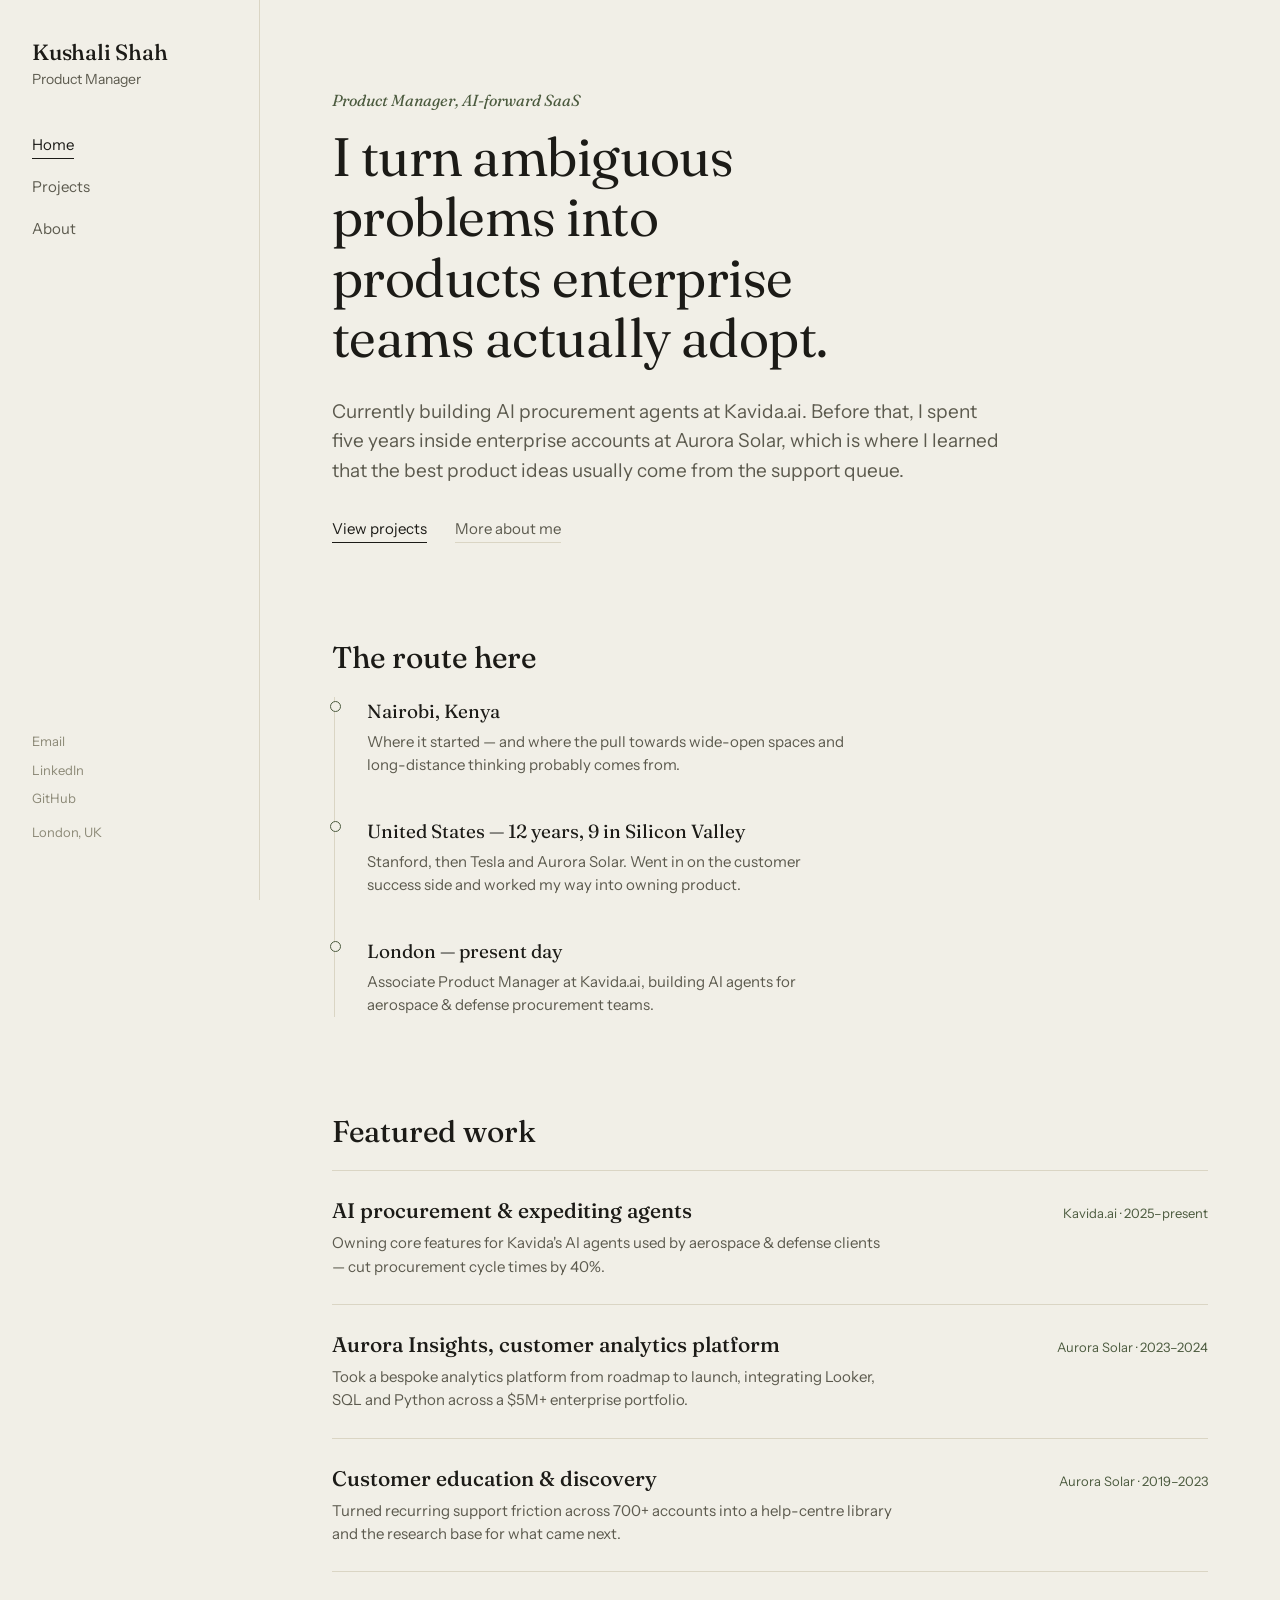
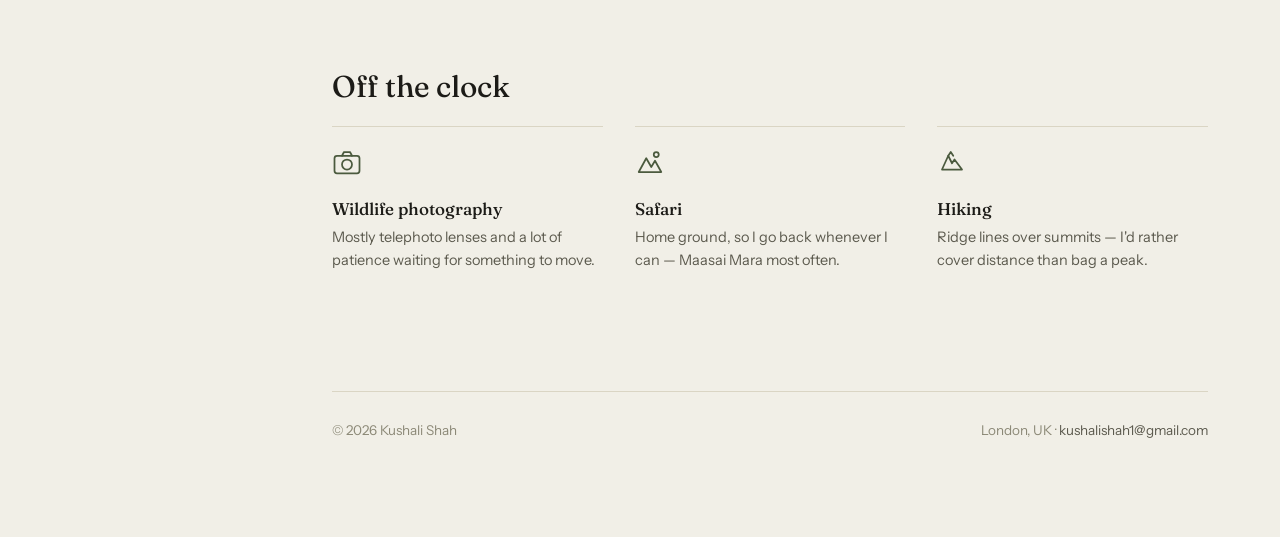
==== index.html @ b4781bdf "Add files via upload" ====
<!DOCTYPE html>
<html lang="en">
<head>
<meta charset="UTF-8">
<meta name="viewport" content="width=device-width, initial-scale=1.0">
<title>Kushali Shah — Product Manager</title>
<meta name="description" content="Kushali Shah is a Product Manager building AI-forward tools for enterprise teams. Based in London.">
<link rel="preconnect" href="https://fonts.googleapis.com">
<link rel="preconnect" href="https://fonts.gstatic.com" crossorigin>
<link href="https://fonts.googleapis.com/css2?family=Fraunces:ital,opsz,wght@0,9..144,340;0,9..144,380;0,9..144,460;0,9..144,500;0,9..144,600;1,9..144,420&family=Instrument+Sans:wght@400;500;600&display=swap" rel="stylesheet">
<link rel="stylesheet" href="styles.css">
</head>
<body>

<div class="topbar">
  <span class="name">Kushali Shah</span>
  <nav>
    <a href="index.html" aria-current="page">Home</a>
    <a href="projects.html">Projects</a>
    <a href="about.html">About</a>
  </nav>
</div>

<div class="shell">
  <aside class="rail">
    <div class="rail-top">
      <p class="name">Kushali Shah</p>
      <p class="role">Product Manager</p>
      <nav>
        <a href="index.html" aria-current="page">Home</a>
        <a href="projects.html">Projects</a>
        <a href="about.html">About</a>
      </nav>
    </div>
    <div class="rail-bottom">
      <a href="mailto:kushalishah1@gmail.com">Email</a>
      <a href="https://www.linkedin.com/in/shahkushali/" target="_blank" rel="noopener">LinkedIn</a>
      <a href="https://github.com/kushalishah" target="_blank" rel="noopener">GitHub</a>
      <p class="location">London, UK</p>
    </div>
  </aside>

  <main>

    <section class="hero content-measure">
      <p class="eyebrow">Product Manager, AI-forward SaaS</p>
      <h1>I turn ambiguous problems into products enterprise teams actually adopt.</h1>
      <p class="lede">Currently building AI procurement agents at Kavida.ai. Before that, I spent five years inside enterprise accounts at Aurora Solar, which is where I learned that the best product ideas usually come from the support queue.</p>
      <div class="cta-row">
        <a href="projects.html">View projects</a>
        <a href="about.html" class="secondary">More about me</a>
      </div>
    </section>

    <section class="journey-section">
      <h2>The route here</h2>
      <div class="journey">
        <div class="journey-track">
          <div class="journey-item">
            <p class="place">Nairobi, Kenya</p>
            <p class="detail">Where it started — and where the pull towards wide-open spaces and long-distance thinking probably comes from.</p>
          </div>
          <div class="journey-item">
            <p class="place">United States — 12 years, 9 in Silicon Valley</p>
            <p class="detail">Stanford, then Tesla and Aurora Solar. Went in on the customer success side and worked my way into owning product.</p>
          </div>
          <div class="journey-item">
            <p class="place">London — present day</p>
            <p class="detail">Associate Product Manager at Kavida.ai, building AI agents for aerospace &amp; defense procurement teams.</p>
          </div>
        </div>
      </div>
    </section>

    <section class="featured-section">
      <h2>Featured work</h2>
      <div class="work-list">

        <div class="work-row">
          <div>
            <h3 class="title"><a class="title-link" href="projects.html#kavida-agents">AI procurement &amp; expediting agents</a></h3>
            <p class="desc">Owning core features for Kavida's AI agents used by aerospace &amp; defense clients — cut procurement cycle times by 40%.</p>
          </div>
          <span class="scope">Kavida.ai · 2025–present</span>
        </div>

        <div class="work-row">
          <div>
            <h3 class="title"><a class="title-link" href="projects.html#aurora-insights">Aurora Insights, customer analytics platform</a></h3>
            <p class="desc">Took a bespoke analytics platform from roadmap to launch, integrating Looker, SQL and Python across a $5M+ enterprise portfolio.</p>
          </div>
          <span class="scope">Aurora Solar · 2023–2024</span>
        </div>

        <div class="work-row">
          <div>
            <h3 class="title"><a class="title-link" href="projects.html#aurora-discovery">Customer education &amp; discovery</a></h3>
            <p class="desc">Turned recurring support friction across 700+ accounts into a help-centre library and the research base for what came next.</p>
          </div>
          <span class="scope">Aurora Solar · 2019–2023</span>
        </div>

      </div>
    </section>

    <section class="facts-section">
      <h2>Off the clock</h2>
      <div class="facts-grid">

        <div class="fact">
          <svg viewBox="0 0 24 24" fill="none" stroke="currentColor" stroke-width="1.4" stroke-linecap="round" stroke-linejoin="round"><rect x="2" y="7" width="20" height="14" rx="2"/><circle cx="12" cy="14" r="4"/><path d="M8 7l1.6-3h4.8L16 7"/></svg>
          <h3>Wildlife photography</h3>
          <p>Mostly telephoto lenses and a lot of patience waiting for something to move.</p>
        </div>

        <div class="fact">
          <svg viewBox="0 0 24 24" fill="none" stroke="currentColor" stroke-width="1.4" stroke-linecap="round" stroke-linejoin="round"><path d="M3 20l6-11 4 7 3-5 5 9H3z"/><circle cx="17" cy="6" r="2"/></svg>
          <h3>Safari</h3>
          <p>Home ground, so I go back whenever I can — Maasai Mara most often.</p>
        </div>

        <div class="fact">
          <svg viewBox="0 0 24 24" fill="none" stroke="currentColor" stroke-width="1.4" stroke-linecap="round" stroke-linejoin="round"><path d="M4 18l5-11 3 6 2-3 6 8H4z"/><path d="M9 7l2-3 2 3"/></svg>
          <h3>Hiking</h3>
          <p>Ridge lines over summits — I'd rather cover distance than bag a peak.</p>
        </div>

      </div>
    </section>

    <footer class="page-footer">
      <span>© 2026 Kushali Shah</span>
      <span>London, UK · <a href="mailto:kushalishah1@gmail.com">kushalishah1@gmail.com</a></span>
    </footer>

  </main>
</div>

</body>
</html>
---- styles.css ----
/* ============================================================
   Kushali Shah — Portfolio
   Design tokens
   ============================================================ */

:root {
  --paper: #F1EFE7;
  --paper-raised: #E9E6DA;
  --ink: #1C1B17;
  --ink-muted: #5C5A4E;
  --ink-faint: #8C8977;
  --accent: #93691A;
  --accent-deep: #4B5A3E;
  --line: #DAD5C4;

  --serif: "Fraunces", Georgia, "Times New Roman", serif;
  --sans: "Instrument Sans", -apple-system, BlinkMacSystemFont, "Segoe UI", sans-serif;

  --rail-width: 260px;
  --content-max: 760px;
  --gutter: clamp(24px, 6vw, 72px);
}

* { box-sizing: border-box; }

html {
  scroll-behavior: smooth;
}

@media (prefers-reduced-motion: reduce) {
  html { scroll-behavior: auto; }
  * { animation-duration: 0.01ms !important; animation-iteration-count: 1 !important; transition-duration: 0.01ms !important; }
}

body {
  margin: 0;
  background: var(--paper);
  color: var(--ink);
  font-family: var(--sans);
  font-size: 17px;
  line-height: 1.55;
  -webkit-font-smoothing: antialiased;
}

a {
  color: inherit;
  text-decoration: none;
}

img { max-width: 100%; display: block; }

/* ---------- Layout shell ---------- */

.shell {
  display: flex;
  min-height: 100vh;
  align-items: stretch;
}

.rail {
  width: var(--rail-width);
  flex-shrink: 0;
  padding: 40px 32px;
  display: flex;
  flex-direction: column;
  justify-content: space-between;
  position: sticky;
  top: 0;
  height: 100vh;
  border-right: 1px solid var(--line);
}

.rail-top .name {
  font-family: var(--serif);
  font-weight: 480;
  font-size: 22px;
  letter-spacing: -0.01em;
  line-height: 1.15;
  margin: 0 0 4px;
}

.rail-top .role {
  font-size: 14px;
  color: var(--ink-muted);
  margin: 0 0 40px;
}

.rail nav {
  display: flex;
  flex-direction: column;
  gap: 14px;
}

.rail nav a {
  font-size: 15px;
  color: var(--ink-muted);
  padding: 2px 0;
  width: fit-content;
  border-bottom: 1px solid transparent;
  transition: color 0.15s ease, border-color 0.15s ease;
}

.rail nav a:hover,
.rail nav a:focus-visible {
  color: var(--ink);
  border-color: var(--accent);
}

.rail nav a[aria-current="page"] {
  color: var(--ink);
  border-color: var(--ink);
}

.rail-bottom {
  display: flex;
  flex-direction: column;
  gap: 8px;
}

.rail-bottom a {
  font-size: 13px;
  color: var(--ink-faint);
  transition: color 0.15s ease;
}
.rail-bottom a:hover, .rail-bottom a:focus-visible { color: var(--accent); }

.rail-bottom .location {
  font-size: 13px;
  color: var(--ink-faint);
  margin-top: 6px;
}

/* Mobile top bar (hidden on desktop) */
.topbar {
  display: none;
}

/* ---------- Main content ---------- */

main {
  flex: 1;
  min-width: 0;
  padding: 88px var(--gutter) 96px;
  max-width: 1040px;
}

.content-measure {
  max-width: var(--content-max);
}

section + section {
  margin-top: 96px;
}

.eyebrow {
  font-family: var(--serif);
  font-style: italic;
  font-size: 16px;
  color: var(--accent-deep);
  margin: 0 0 14px;
}

h1 {
  font-family: var(--serif);
  font-weight: 380;
  font-size: clamp(34px, 5vw, 54px);
  line-height: 1.12;
  letter-spacing: -0.01em;
  margin: 0 0 28px;
  max-width: 15ch;
}

h2 {
  font-family: var(--serif);
  font-weight: 460;
  font-size: clamp(24px, 3vw, 30px);
  line-height: 1.25;
  margin: 0 0 20px;
}

h3 {
  font-family: var(--serif);
  font-weight: 500;
  font-size: 21px;
  line-height: 1.3;
  margin: 0 0 6px;
}

p {
  margin: 0 0 18px;
  max-width: 62ch;
}

.lede {
  font-size: 19px;
  color: var(--ink-muted);
  max-width: 52ch;
}

.cta-row {
  display: flex;
  gap: 28px;
  margin-top: 32px;
  flex-wrap: wrap;
}

.cta-row a {
  font-size: 15px;
  border-bottom: 1px solid var(--ink);
  padding-bottom: 2px;
  transition: color 0.15s ease, border-color 0.15s ease;
}

.cta-row a.secondary {
  color: var(--ink-muted);
  border-color: var(--line);
}

.cta-row a:hover, .cta-row a:focus-visible {
  color: var(--accent);
  border-color: var(--accent);
}

hr.rule {
  border: none;
  border-top: 1px solid var(--line);
  margin: 40px 0;
}

/* ---------- Journey graphic ---------- */

.journey {
  margin-top: 8px;
}

.journey-track {
  position: relative;
  padding-left: 2px;
}

.journey-item {
  position: relative;
  padding-left: 32px;
  padding-bottom: 40px;
  border-left: 1px solid var(--line);
}

.journey-item:last-child { padding-bottom: 0; }

.journey-item::before {
  content: "";
  position: absolute;
  left: -5px;
  top: 4px;
  width: 9px;
  height: 9px;
  border-radius: 50%;
  background: var(--paper);
  border: 1px solid var(--accent-deep);
}

.journey-item .place {
  font-family: var(--serif);
  font-size: 19px;
  margin: 0 0 4px;
}

.journey-item .detail {
  font-size: 15px;
  color: var(--ink-muted);
  margin: 0;
  max-width: 48ch;
}

/* ---------- Featured work teaser list ---------- */

.work-list {
  display: flex;
  flex-direction: column;
}

.work-row {
  display: grid;
  grid-template-columns: minmax(0, 1fr) auto;
  gap: 16px 32px;
  align-items: baseline;
  padding: 26px 0;
  border-top: 1px solid var(--line);
  transition: opacity 0.15s ease;
}

.work-list .work-row:last-child {
  border-bottom: 1px solid var(--line);
}

.work-row .scope {
  font-size: 13px;
  color: var(--accent-deep);
  white-space: nowrap;
  align-self: start;
  padding-top: 6px;
}

.work-row .title {
  font-family: var(--serif);
  font-size: 21px;
  margin: 0 0 6px;
}

.work-row .desc {
  font-size: 15px;
  color: var(--ink-muted);
  margin: 0;
  max-width: 56ch;
}

.work-row a.title-link {
  display: inline-block;
  border-bottom: 1px solid transparent;
  transition: border-color 0.15s ease, color 0.15s ease;
}

.work-row a.title-link:hover,
.work-row a.title-link:focus-visible {
  border-color: var(--accent);
  color: var(--accent);
}

/* ---------- Off the clock strip ---------- */

.facts-grid {
  display: grid;
  grid-template-columns: repeat(3, 1fr);
  gap: 32px;
  margin-top: 8px;
}

.fact {
  padding-top: 20px;
  border-top: 1px solid var(--line);
}

.fact svg {
  width: 30px;
  height: 30px;
  color: var(--accent-deep);
  margin-bottom: 14px;
}

.fact h3 { font-size: 17px; margin-bottom: 6px; }
.fact p { font-size: 14.5px; color: var(--ink-muted); margin: 0; }

/* ---------- Project cases (Projects page) ---------- */

.case {
  padding: 56px 0;
  border-top: 1px solid var(--line);
}
.case:last-child { border-bottom: 1px solid var(--line); }

.case-head {
  display: flex;
  justify-content: space-between;
  align-items: baseline;
  gap: 20px;
  flex-wrap: wrap;
  margin-bottom: 10px;
}

.case-scope {
  font-size: 13px;
  color: var(--accent-deep);
}

.case-meta {
  font-size: 14px;
  color: var(--ink-faint);
  margin: 0 0 28px;
}

.case-grid {
  display: grid;
  grid-template-columns: repeat(3, 1fr);
  gap: 32px;
  margin-top: 28px;
}

.case-block h4 {
  font-family: var(--sans);
  font-weight: 600;
  font-size: 13px;
  text-transform: none;
  letter-spacing: 0.01em;
  color: var(--ink);
  margin: 0 0 8px;
}

.case-block p {
  font-size: 15px;
  color: var(--ink-muted);
  margin: 0;
  max-width: 40ch;
}

.tools-row {
  display: flex;
  flex-wrap: wrap;
  gap: 8px 10px;
  margin-top: 24px;
}

.tool-tag {
  font-size: 13px;
  color: var(--ink-muted);
  border: 1px solid var(--line);
  border-radius: 3px;
  padding: 4px 10px;
}

.impact-row {
  display: flex;
  flex-wrap: wrap;
  gap: 28px 44px;
  margin-top: 28px;
  padding-top: 24px;
  border-top: 1px dashed var(--line);
}

.impact-stat .num {
  font-family: var(--serif);
  font-size: 26px;
  color: var(--accent-deep);
  display: block;
  line-height: 1.1;
}

.impact-stat .label {
  font-size: 13px;
  color: var(--ink-muted);
}

/* ---------- Work history & education (About) ---------- */

.history-entry {
  padding: 24px 0;
  border-top: 1px solid var(--line);
  display: grid;
  grid-template-columns: 200px 1fr;
  gap: 20px;
}

.history-entry:last-of-type { border-bottom: 1px solid var(--line); }

.history-dates {
  font-size: 14px;
  color: var(--ink-faint);
  padding-top: 3px;
}

.history-role {
  font-family: var(--serif);
  font-size: 19px;
  margin: 0 0 4px;
}

.history-org {
  font-size: 14px;
  color: var(--ink-muted);
  margin: 0 0 10px;
}

.history-note {
  font-size: 14.5px;
  color: var(--ink-muted);
  margin: 0;
  max-width: 56ch;
}

.edu-list {
  display: flex;
  flex-direction: column;
  gap: 4px;
}

.edu-item {
  padding: 14px 0;
  border-top: 1px solid var(--line);
  display: flex;
  justify-content: space-between;
  gap: 20px;
  flex-wrap: wrap;
}

.edu-item:last-child { border-bottom: 1px solid var(--line); }

.edu-item .school { font-size: 15px; }
.edu-item .program { font-size: 14px; color: var(--ink-muted); }

/* ---------- Skills strip ---------- */

.skills-wrap {
  display: flex;
  flex-wrap: wrap;
  gap: 10px;
  margin-top: 8px;
}

.skill-pill {
  font-size: 13.5px;
  color: var(--ink-muted);
  padding: 6px 12px;
  border: 1px solid var(--line);
  border-radius: 3px;
}

/* ---------- Footer ---------- */

footer.page-footer {
  margin-top: 120px;
  padding-top: 28px;
  border-top: 1px solid var(--line);
  display: flex;
  justify-content: space-between;
  flex-wrap: wrap;
  gap: 12px;
  font-size: 13.5px;
  color: var(--ink-faint);
}

footer.page-footer a { color: var(--ink-muted); }
footer.page-footer a:hover { color: var(--accent); }

/* ---------- Responsive ---------- */

@media (max-width: 880px) {
  .shell { flex-direction: column; }

  .rail { display: none; }

  .topbar {
    display: flex;
    align-items: center;
    justify-content: space-between;
    padding: 20px var(--gutter);
    border-bottom: 1px solid var(--line);
    position: sticky;
    top: 0;
    background: var(--paper);
    z-index: 10;
  }

  .topbar .name {
    font-family: var(--serif);
    font-size: 18px;
  }

  .topbar nav {
    display: flex;
    gap: 20px;
  }

  .topbar nav a {
    font-size: 14px;
    color: var(--ink-muted);
  }

  .topbar nav a[aria-current="page"] { color: var(--ink); border-bottom: 1px solid var(--ink); }

  main { padding: 56px var(--gutter) 72px; }

  section + section { margin-top: 64px; }

  .facts-grid, .case-grid { grid-template-columns: 1fr; gap: 24px; }

  .work-row { grid-template-columns: 1fr; }
  .work-row .scope { padding-top: 0; }

  .history-entry { grid-template-columns: 1fr; gap: 6px; }
}
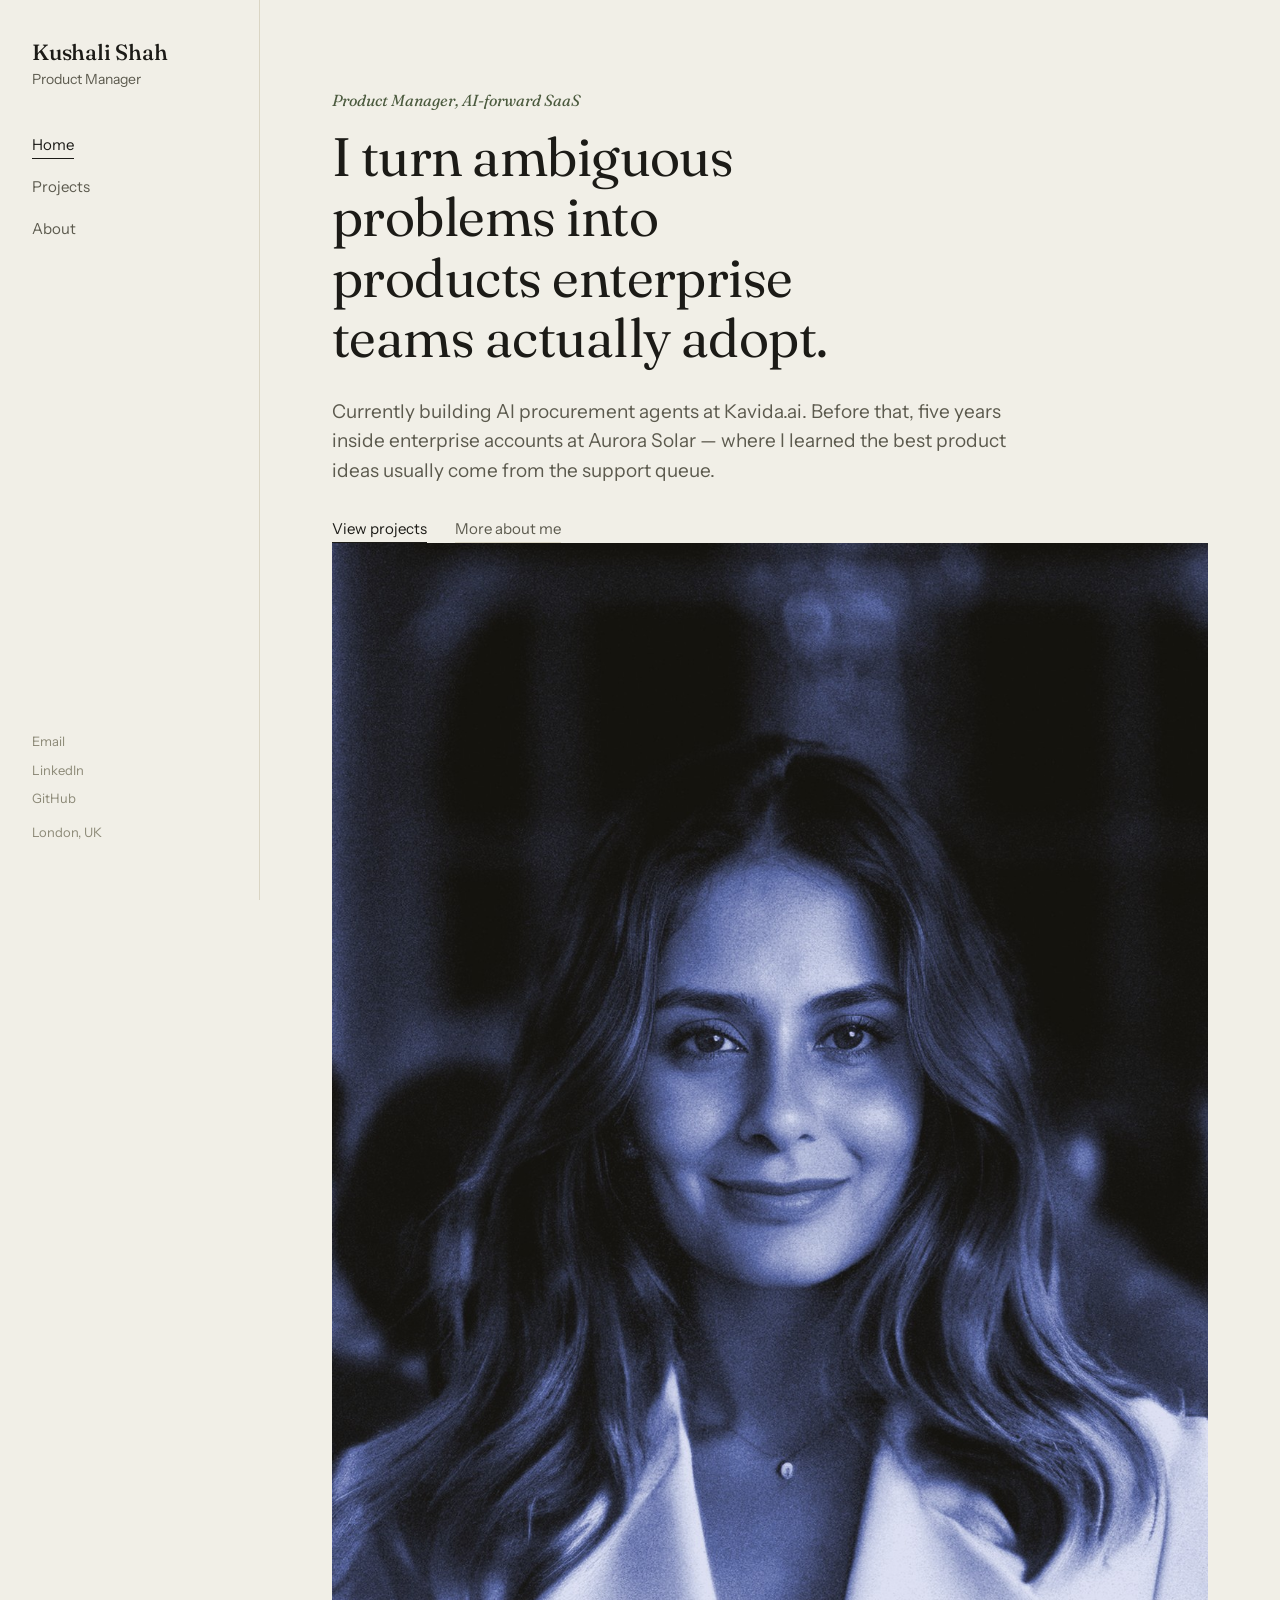
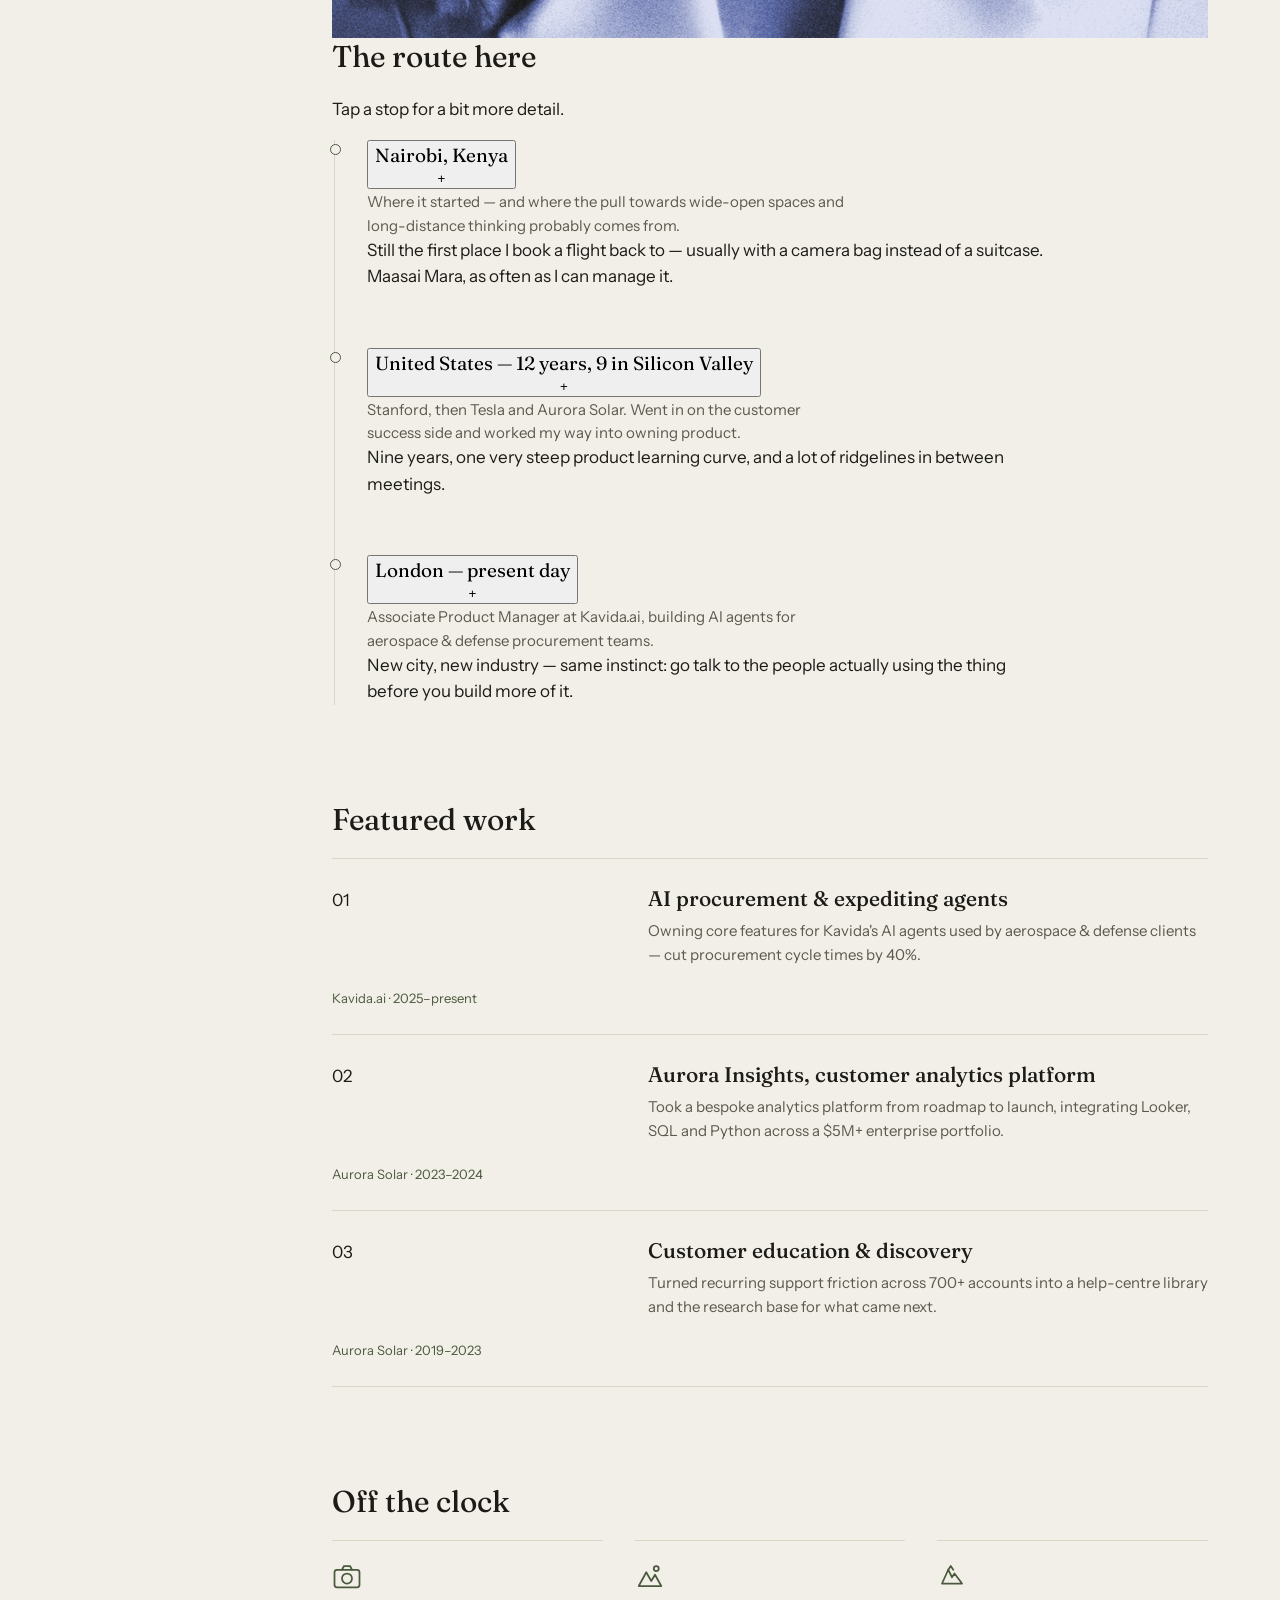
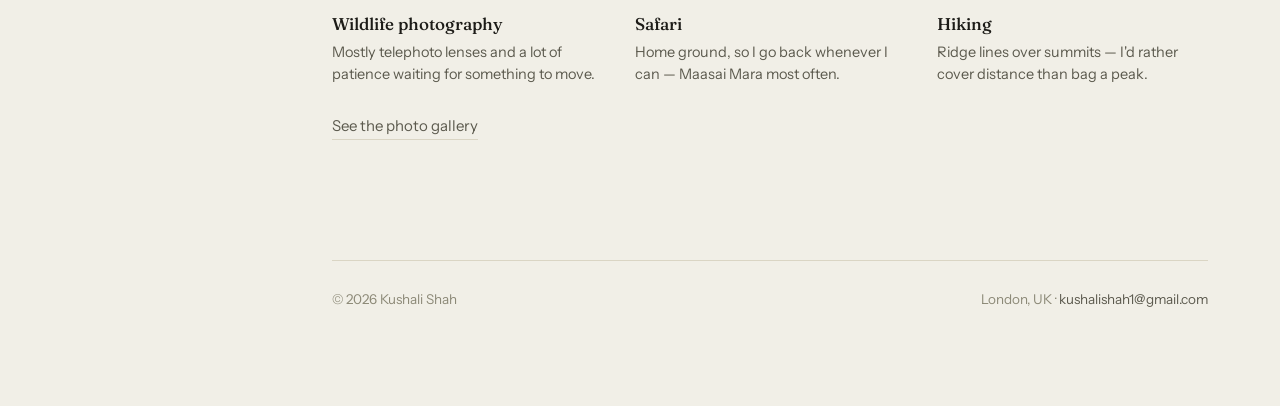
==== commit 01b9caa0: "Update index.html" ====
--- a/index.html
+++ b/index.html
@@ -1,14 +1,16 @@
 <!DOCTYPE html>
-<html lang="en">
+<html lang="en" class="no-js">
 <head>
 <meta charset="UTF-8">
+<script>document.documentElement.className = "js";</script>
 <meta name="viewport" content="width=device-width, initial-scale=1.0">
 <title>Kushali Shah — Product Manager</title>
 <meta name="description" content="Kushali Shah is a Product Manager building AI-forward tools for enterprise teams. Based in London.">
 <link rel="preconnect" href="https://fonts.googleapis.com">
 <link rel="preconnect" href="https://fonts.gstatic.com" crossorigin>
-<link href="https://fonts.googleapis.com/css2?family=Fraunces:ital,opsz,wght@0,9..144,340;0,9..144,380;0,9..144,460;0,9..144,500;0,9..144,600;1,9..144,420&family=Instrument+Sans:wght@400;500;600&display=swap" rel="stylesheet">
+<link href="https://fonts.googleapis.com/css2?family=Fraunces:ital,opsz,wght@0,9..144,340;0,9..144,350;0,9..144,380;0,9..144,460;0,9..144,500;0,9..144,600;1,9..144,400;1,9..144,420&family=Instrument+Sans:wght@400;500;600&display=swap" rel="stylesheet">
 <link rel="stylesheet" href="styles.css">
+<script src="script.js" defer></script>
 </head>
 <body>
 
@@ -42,41 +44,74 @@
 
   <main>
 
-    <section class="hero content-measure">
-      <p class="eyebrow">Product Manager, AI-forward SaaS</p>
-      <h1>I turn ambiguous problems into products enterprise teams actually adopt.</h1>
-      <p class="lede">Currently building AI procurement agents at Kavida.ai. Before that, I spent five years inside enterprise accounts at Aurora Solar, which is where I learned that the best product ideas usually come from the support queue.</p>
-      <div class="cta-row">
-        <a href="projects.html">View projects</a>
-        <a href="about.html" class="secondary">More about me</a>
-      </div>
-    </section>
-
-    <section class="journey-section">
-      <h2>The route here</h2>
-      <div class="journey">
-        <div class="journey-track">
-          <div class="journey-item">
-            <p class="place">Nairobi, Kenya</p>
-            <p class="detail">Where it started — and where the pull towards wide-open spaces and long-distance thinking probably comes from.</p>
+    <section class="cover">
+      <div class="cover-inner">
+        <div class="cover-text reveal">
+          <p class="eyebrow on-ink">Product Manager, AI-forward SaaS</p>
+          <h1>I turn ambiguous problems into products enterprise teams actually adopt.</h1>
+          <p class="lede on-ink">Currently building AI procurement agents at Kavida.ai. Before that, five years inside enterprise accounts at Aurora Solar — where I learned the best product ideas usually come from the support queue.</p>
+          <div class="cta-row on-ink">
+            <a href="projects.html">View projects</a>
+            <a href="about.html" class="secondary">More about me</a>
           </div>
-          <div class="journey-item">
-            <p class="place">United States — 12 years, 9 in Silicon Valley</p>
-            <p class="detail">Stanford, then Tesla and Aurora Solar. Went in on the customer success side and worked my way into owning product.</p>
-          </div>
-          <div class="journey-item">
-            <p class="place">London — present day</p>
-            <p class="detail">Associate Product Manager at Kavida.ai, building AI agents for aerospace &amp; defense procurement teams.</p>
-          </div>
+        </div>
+        <div class="cover-photo reveal">
+          <img src="images/headshot_duo.jpg" alt="Portrait of Kushali Shah" loading="eager">
         </div>
       </div>
     </section>
 
-    <section class="featured-section">
+    <div class="page-pad">
+
+    <section class="journey-section reveal spaced">
+      <h2>The route here</h2>
+      <p class="hint">Tap a stop for a bit more detail.</p>
+      <div class="journey">
+        <div class="journey-track">
+
+          <div class="journey-item has-toggle">
+            <button class="journey-node" aria-expanded="false">
+              <p class="place">Nairobi, Kenya</p>
+              <span class="toggle-mark">+</span>
+            </button>
+            <p class="detail">Where it started — and where the pull towards wide-open spaces and long-distance thinking probably comes from.</p>
+            <div class="journey-expand"><div class="journey-expand-inner">
+              <p>Still the first place I book a flight back to — usually with a camera bag instead of a suitcase. Maasai Mara, as often as I can manage it.</p>
+            </div></div>
+          </div>
+
+          <div class="journey-item has-toggle">
+            <button class="journey-node" aria-expanded="false">
+              <p class="place">United States — 12 years, 9 in Silicon Valley</p>
+              <span class="toggle-mark">+</span>
+            </button>
+            <p class="detail">Stanford, then Tesla and Aurora Solar. Went in on the customer success side and worked my way into owning product.</p>
+            <div class="journey-expand"><div class="journey-expand-inner">
+              <p>Nine years, one very steep product learning curve, and a lot of ridgelines in between meetings.</p>
+            </div></div>
+          </div>
+
+          <div class="journey-item has-toggle">
+            <button class="journey-node" aria-expanded="false">
+              <p class="place">London — present day</p>
+              <span class="toggle-mark">+</span>
+            </button>
+            <p class="detail">Associate Product Manager at Kavida.ai, building AI agents for aerospace &amp; defense procurement teams.</p>
+            <div class="journey-expand"><div class="journey-expand-inner">
+              <p>New city, new industry — same instinct: go talk to the people actually using the thing before you build more of it.</p>
+            </div></div>
+          </div>
+
+        </div>
+      </div>
+    </section>
+
+    <section class="featured-section reveal spaced">
       <h2>Featured work</h2>
       <div class="work-list">
 
-        <div class="work-row">
+        <div class="work-row reveal" data-reveal-group="work">
+          <span class="idx">01</span>
           <div>
             <h3 class="title"><a class="title-link" href="projects.html#kavida-agents">AI procurement &amp; expediting agents</a></h3>
             <p class="desc">Owning core features for Kavida's AI agents used by aerospace &amp; defense clients — cut procurement cycle times by 40%.</p>
@@ -84,7 +119,8 @@
           <span class="scope">Kavida.ai · 2025–present</span>
         </div>
 
-        <div class="work-row">
+        <div class="work-row reveal" data-reveal-group="work">
+          <span class="idx">02</span>
           <div>
             <h3 class="title"><a class="title-link" href="projects.html#aurora-insights">Aurora Insights, customer analytics platform</a></h3>
             <p class="desc">Took a bespoke analytics platform from roadmap to launch, integrating Looker, SQL and Python across a $5M+ enterprise portfolio.</p>
@@ -92,7 +128,8 @@
           <span class="scope">Aurora Solar · 2023–2024</span>
         </div>
 
-        <div class="work-row">
+        <div class="work-row reveal" data-reveal-group="work">
+          <span class="idx">03</span>
           <div>
             <h3 class="title"><a class="title-link" href="projects.html#aurora-discovery">Customer education &amp; discovery</a></h3>
             <p class="desc">Turned recurring support friction across 700+ accounts into a help-centre library and the research base for what came next.</p>
@@ -103,7 +140,7 @@
       </div>
     </section>
 
-    <section class="facts-section">
+    <section class="facts-section reveal spaced">
       <h2>Off the clock</h2>
       <div class="facts-grid">
 
@@ -126,7 +163,10 @@
         </div>
 
       </div>
+      <p class="cta-row" style="margin-top:28px;"><a href="about.html#gallery" class="secondary">See the photo gallery</a></p>
     </section>
+
+    </div>
 
     <footer class="page-footer">
       <span>© 2026 Kushali Shah</span>
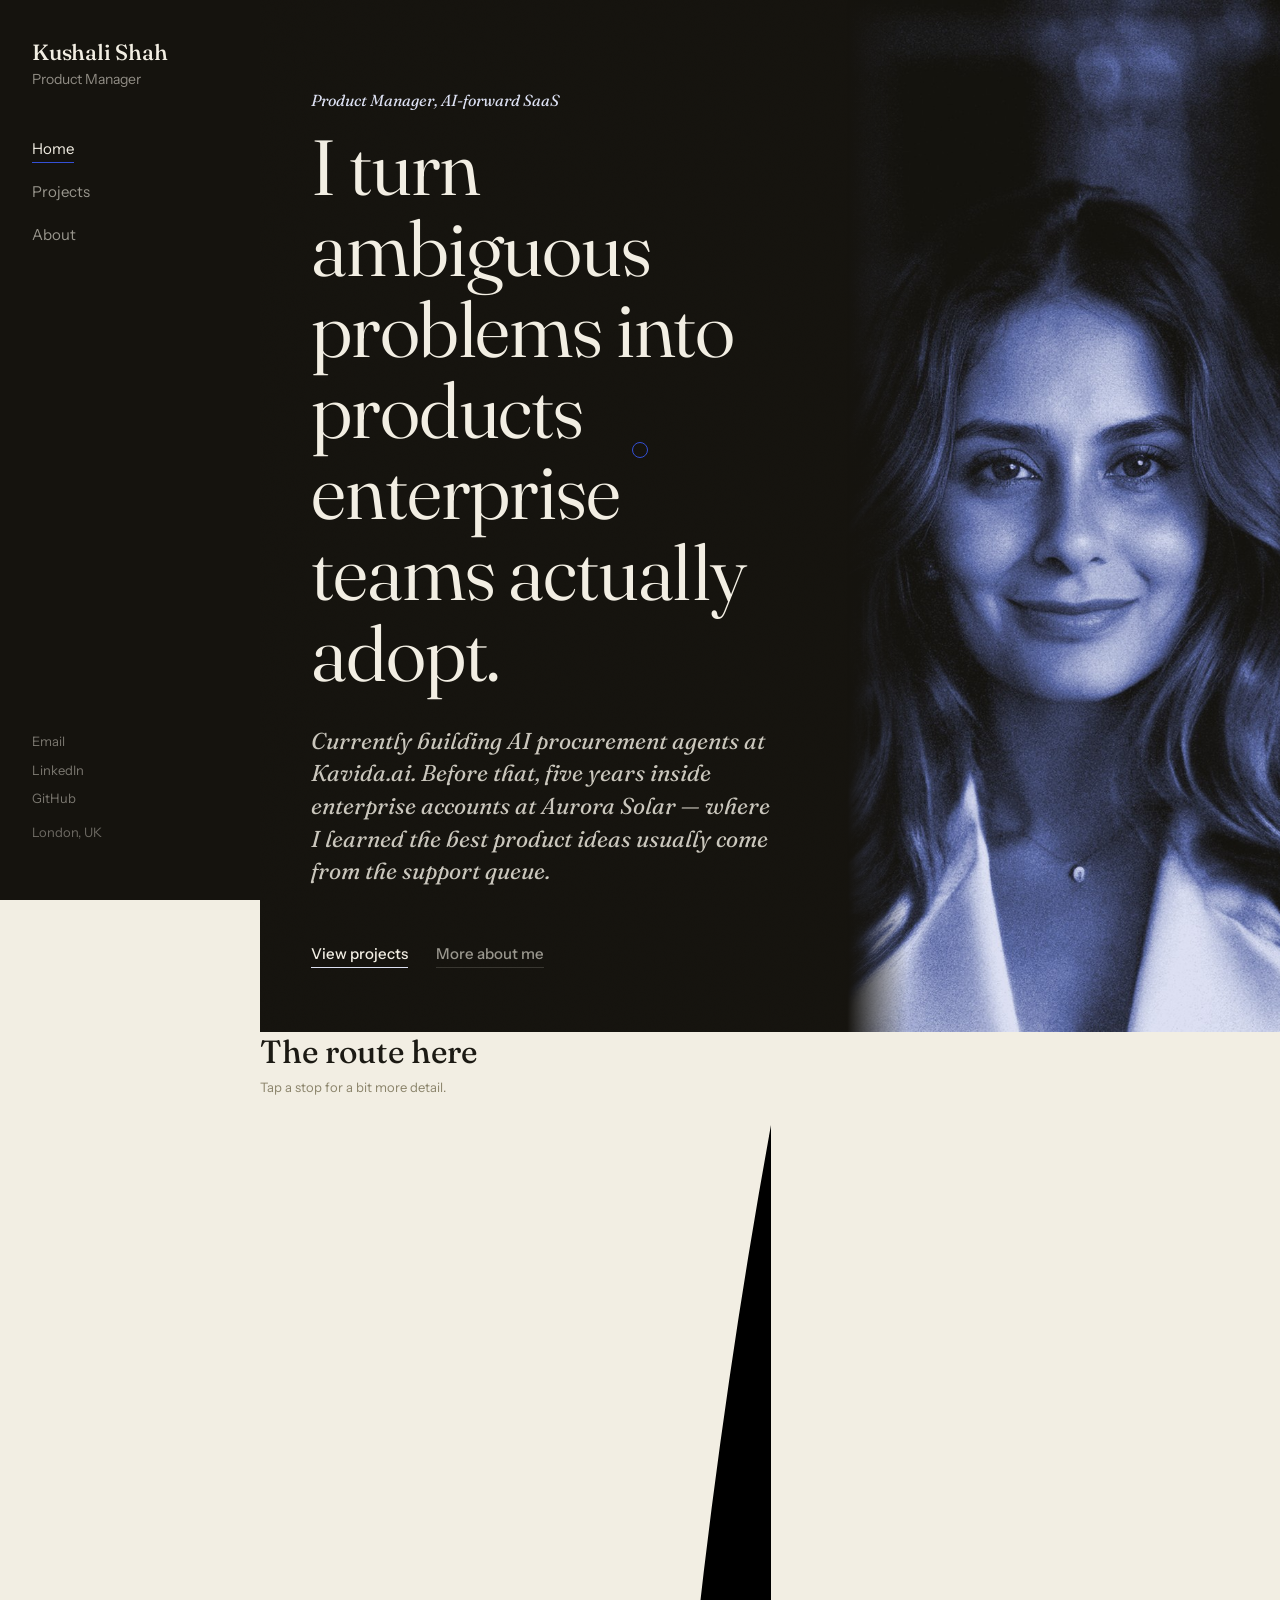
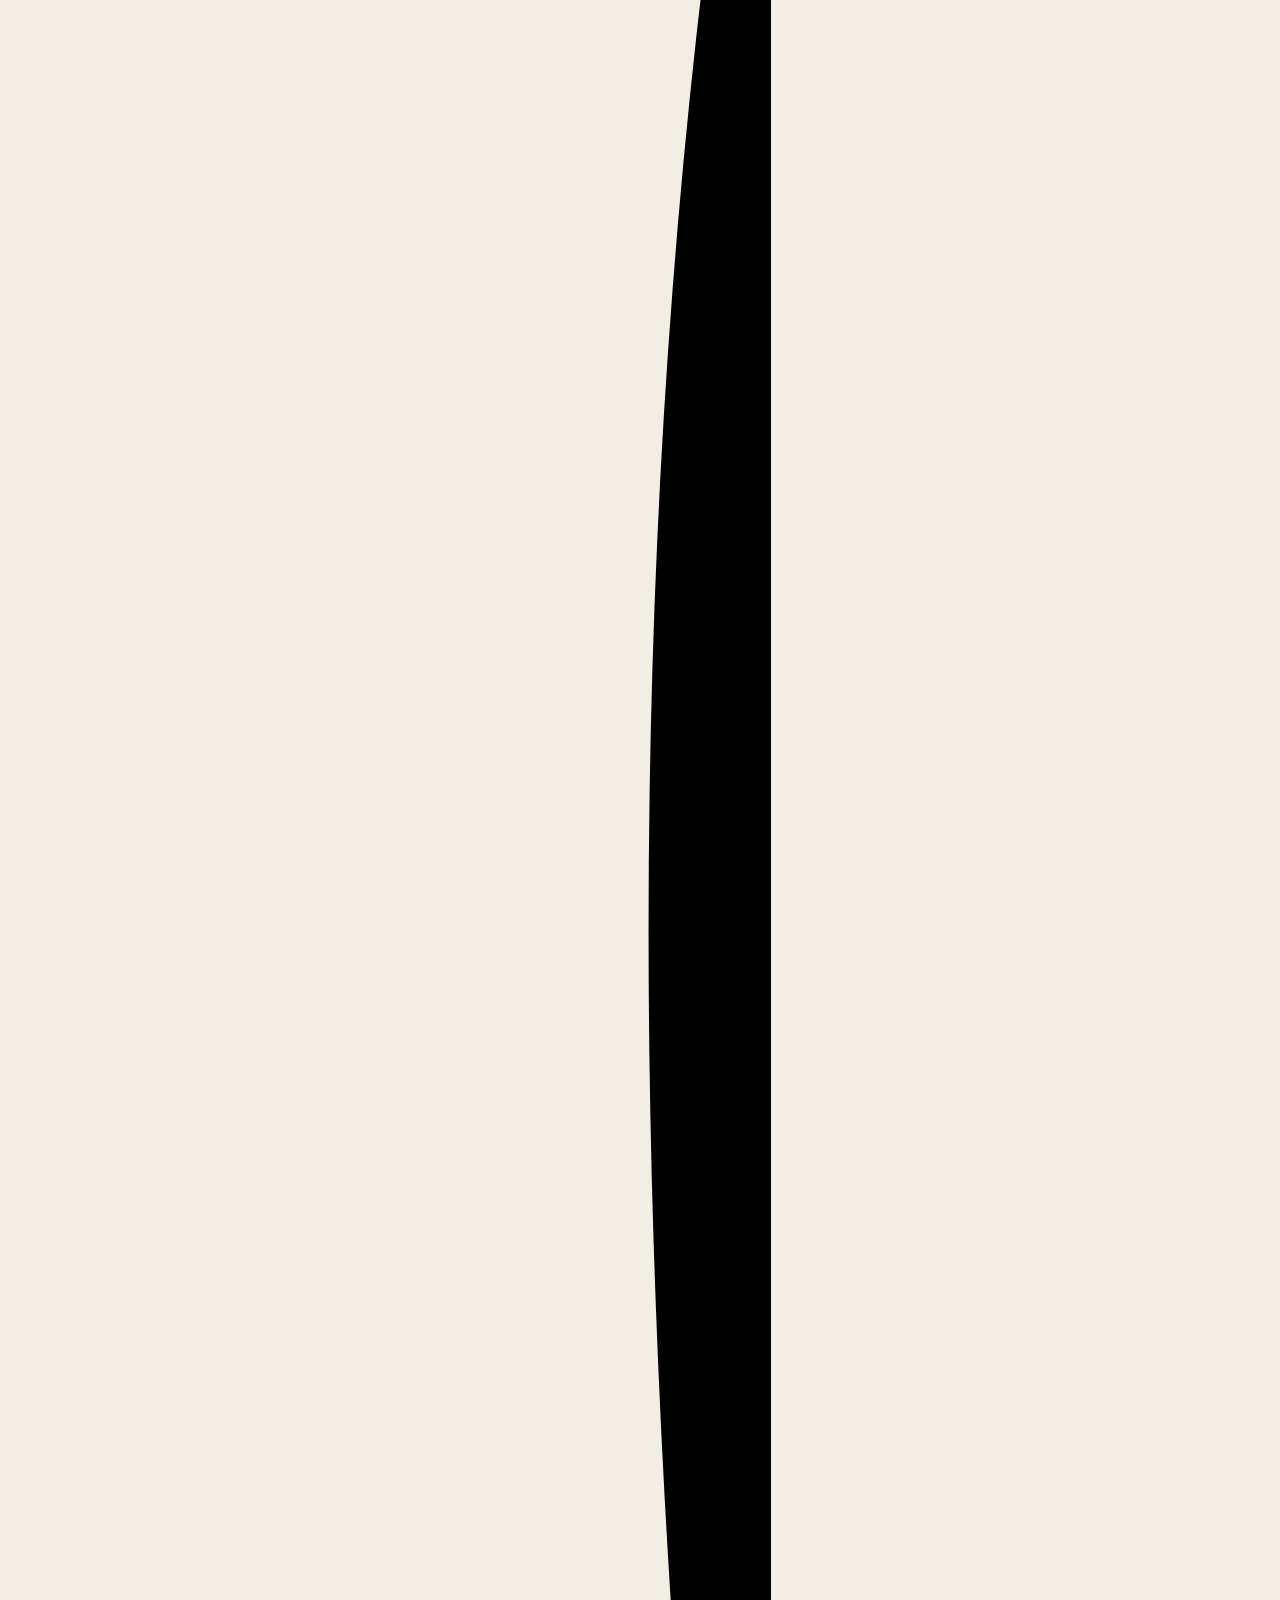
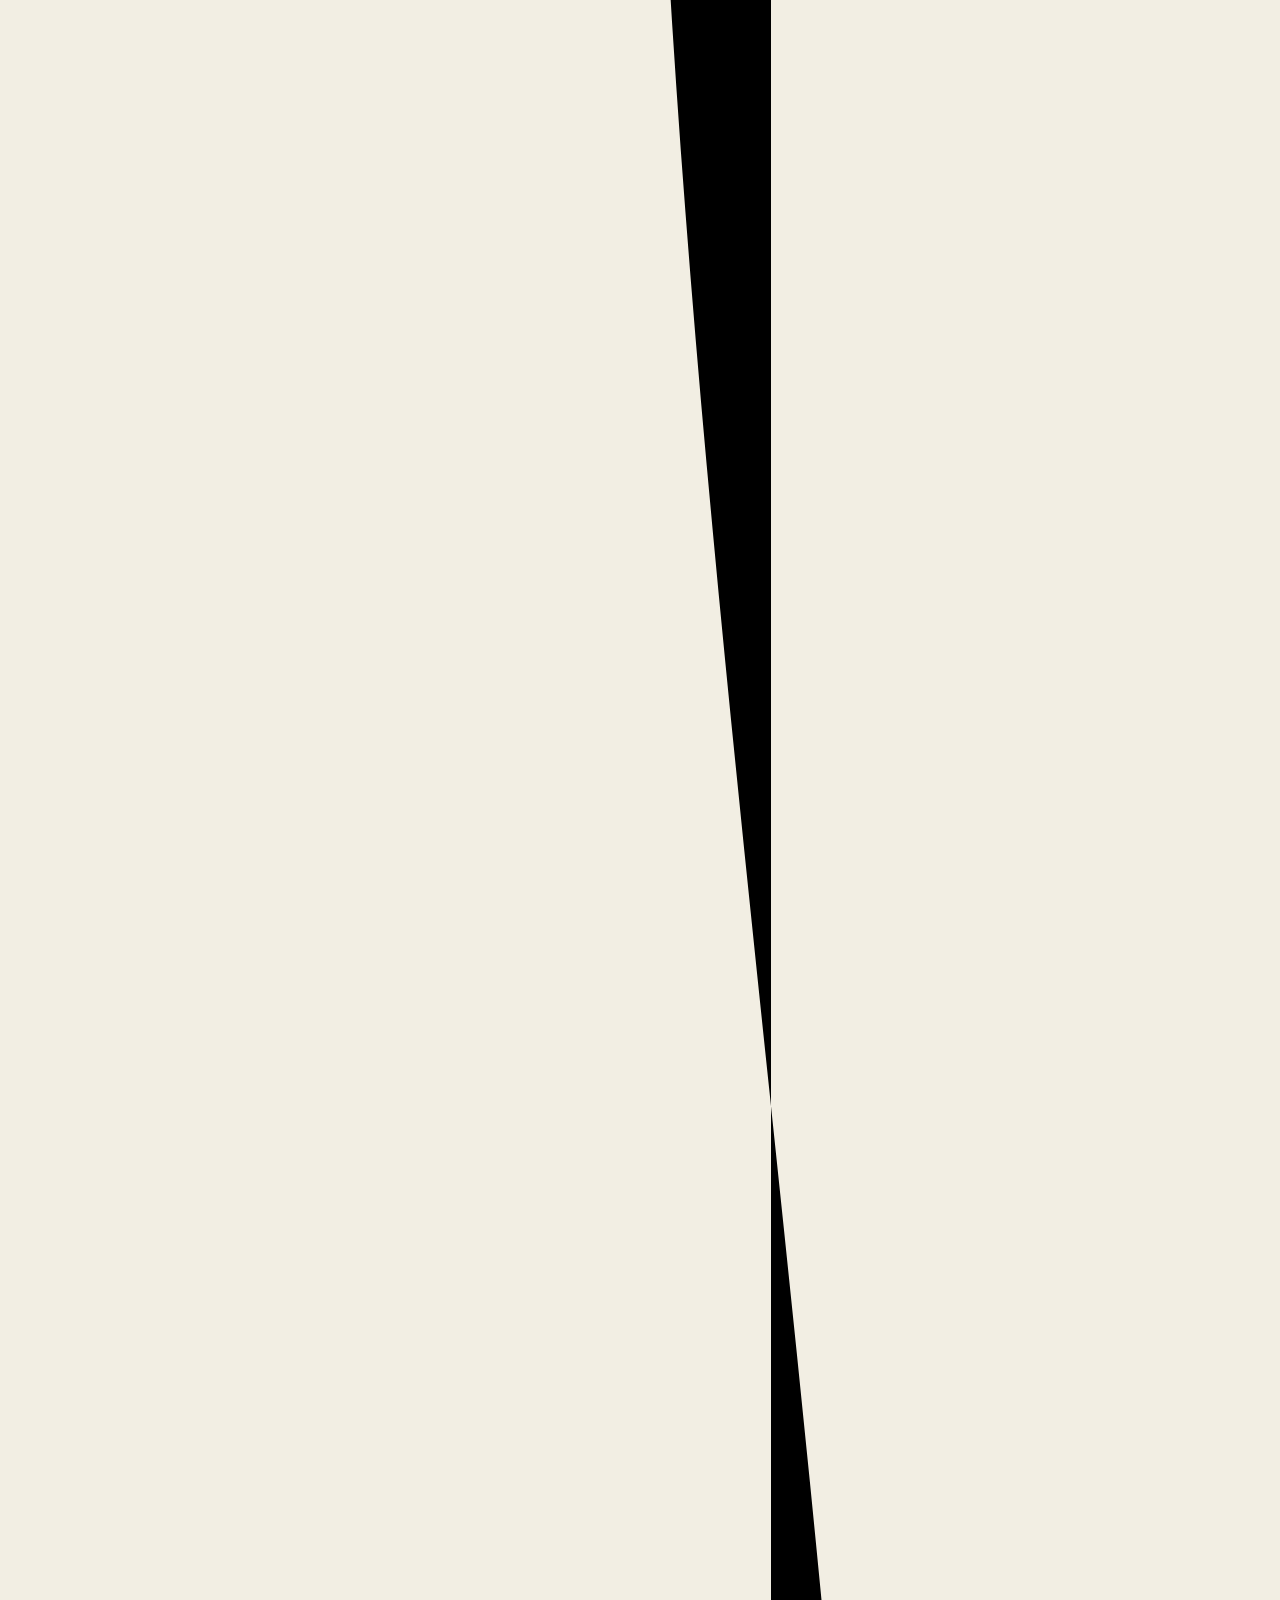
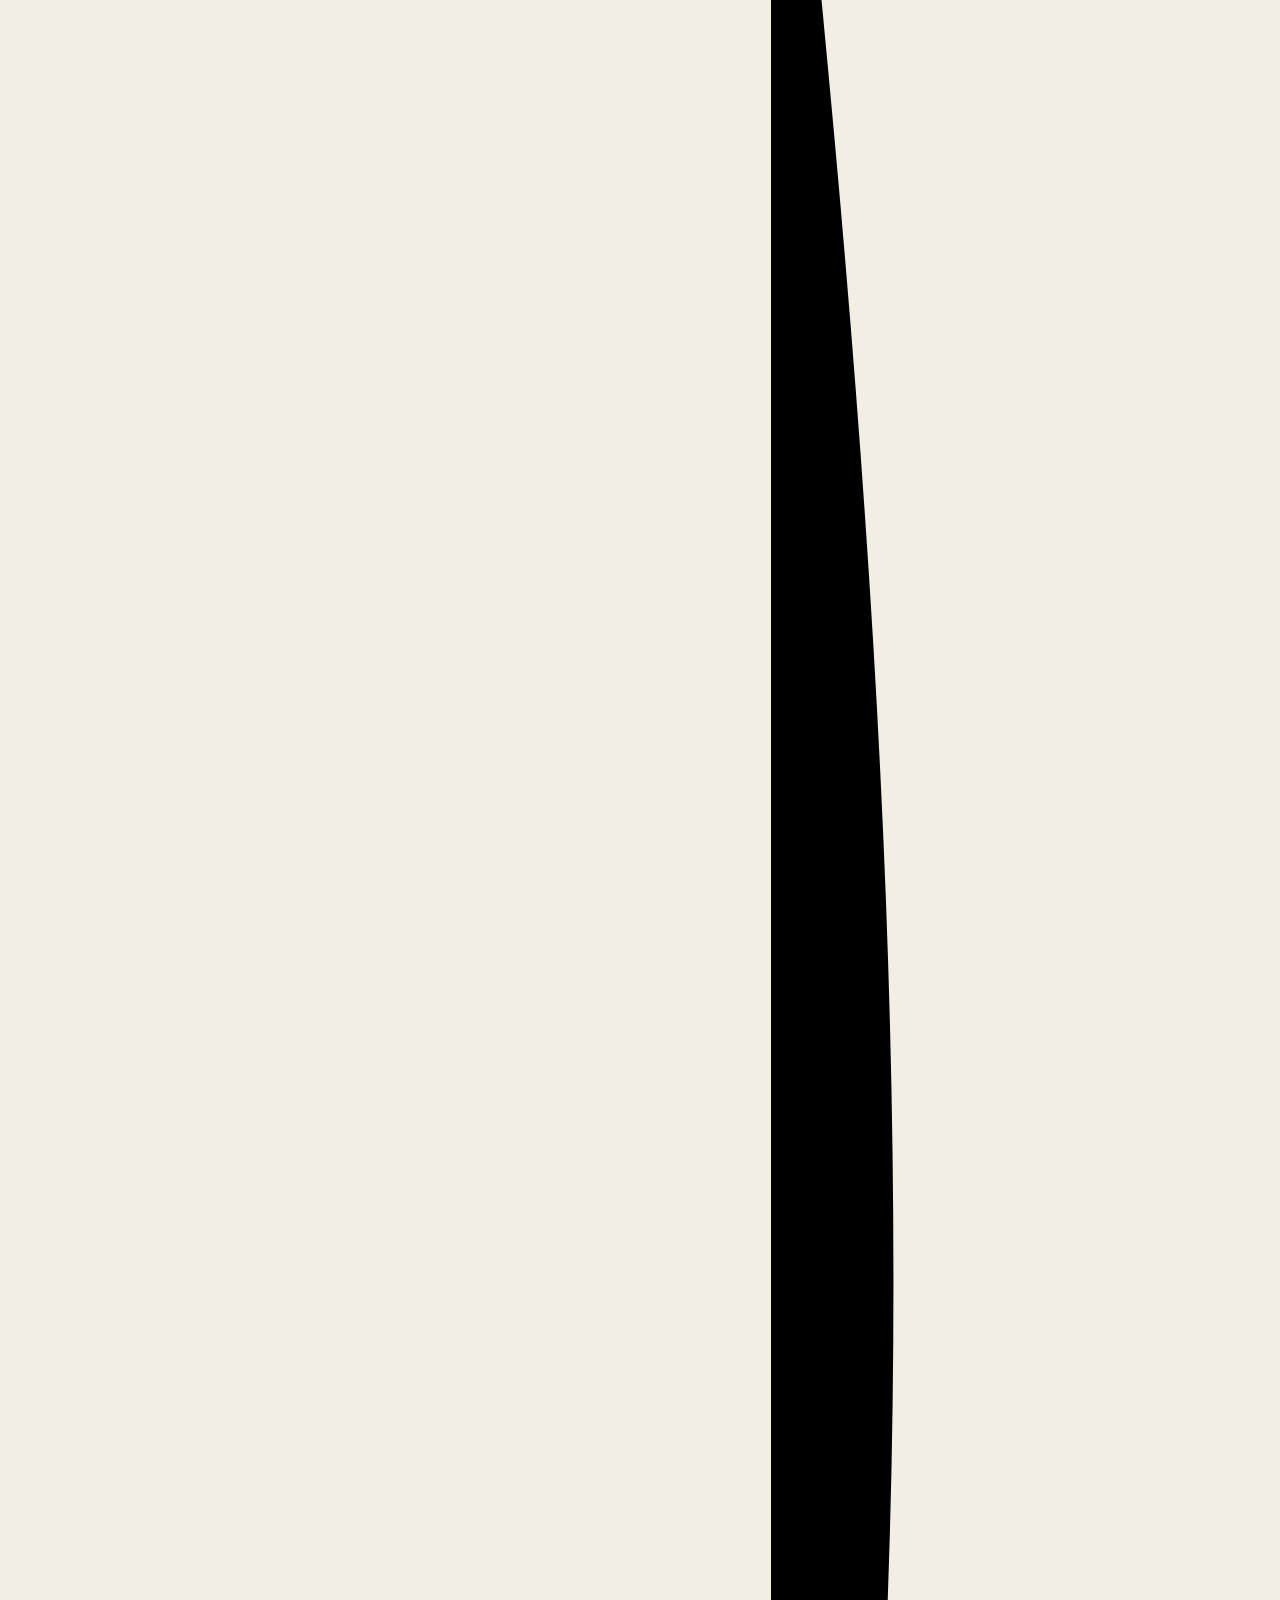
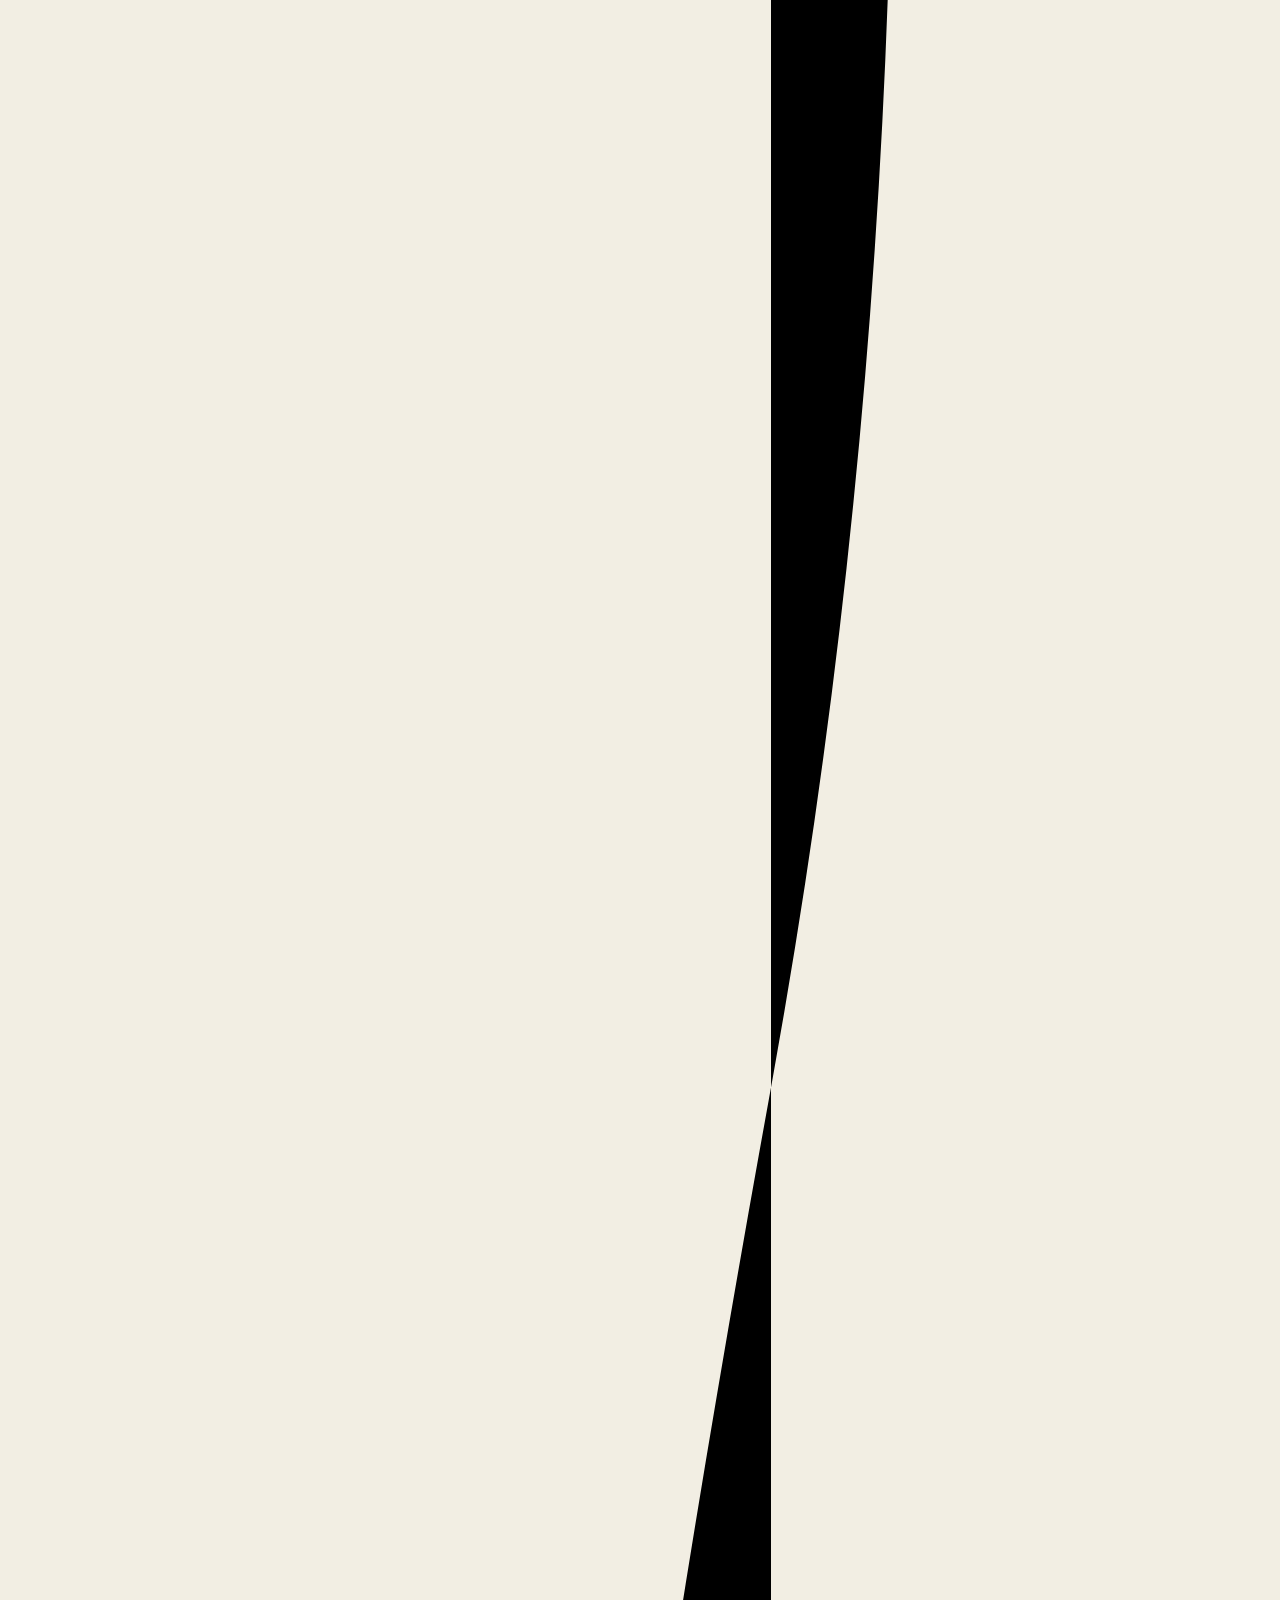
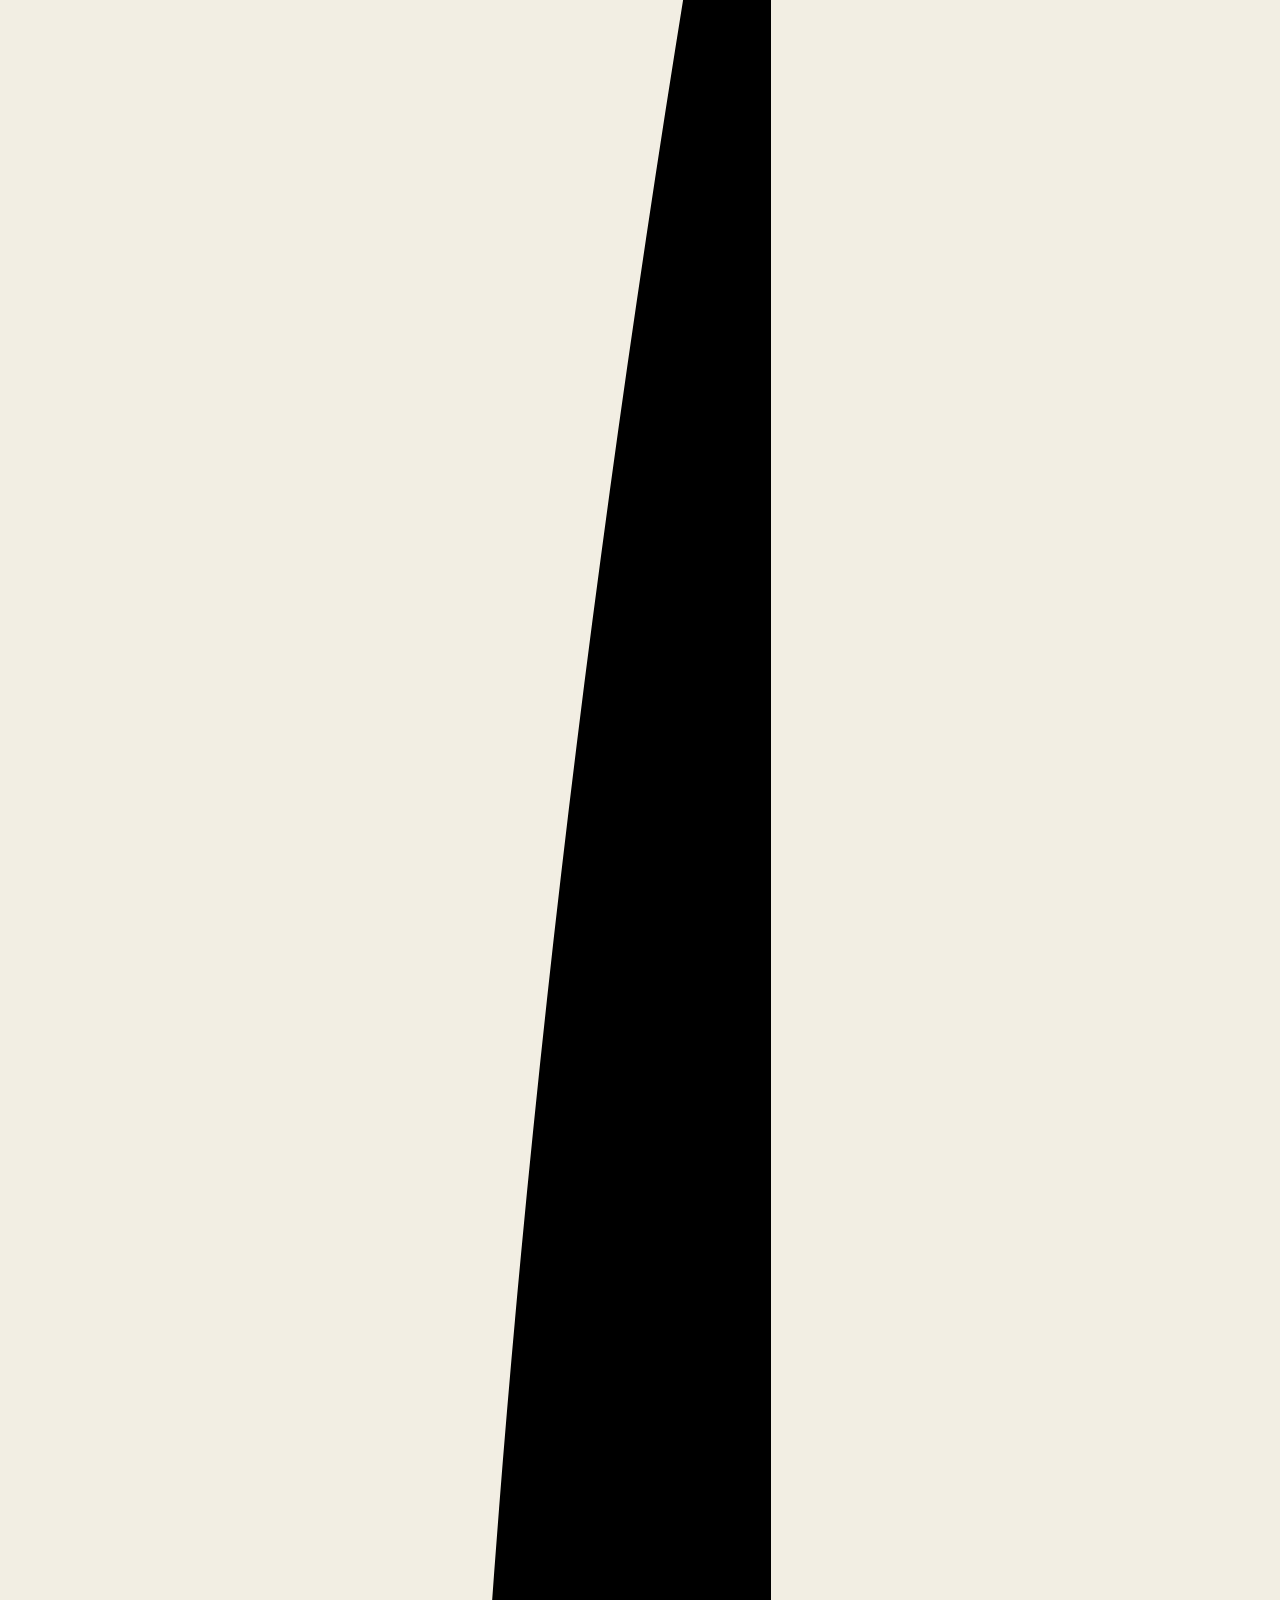
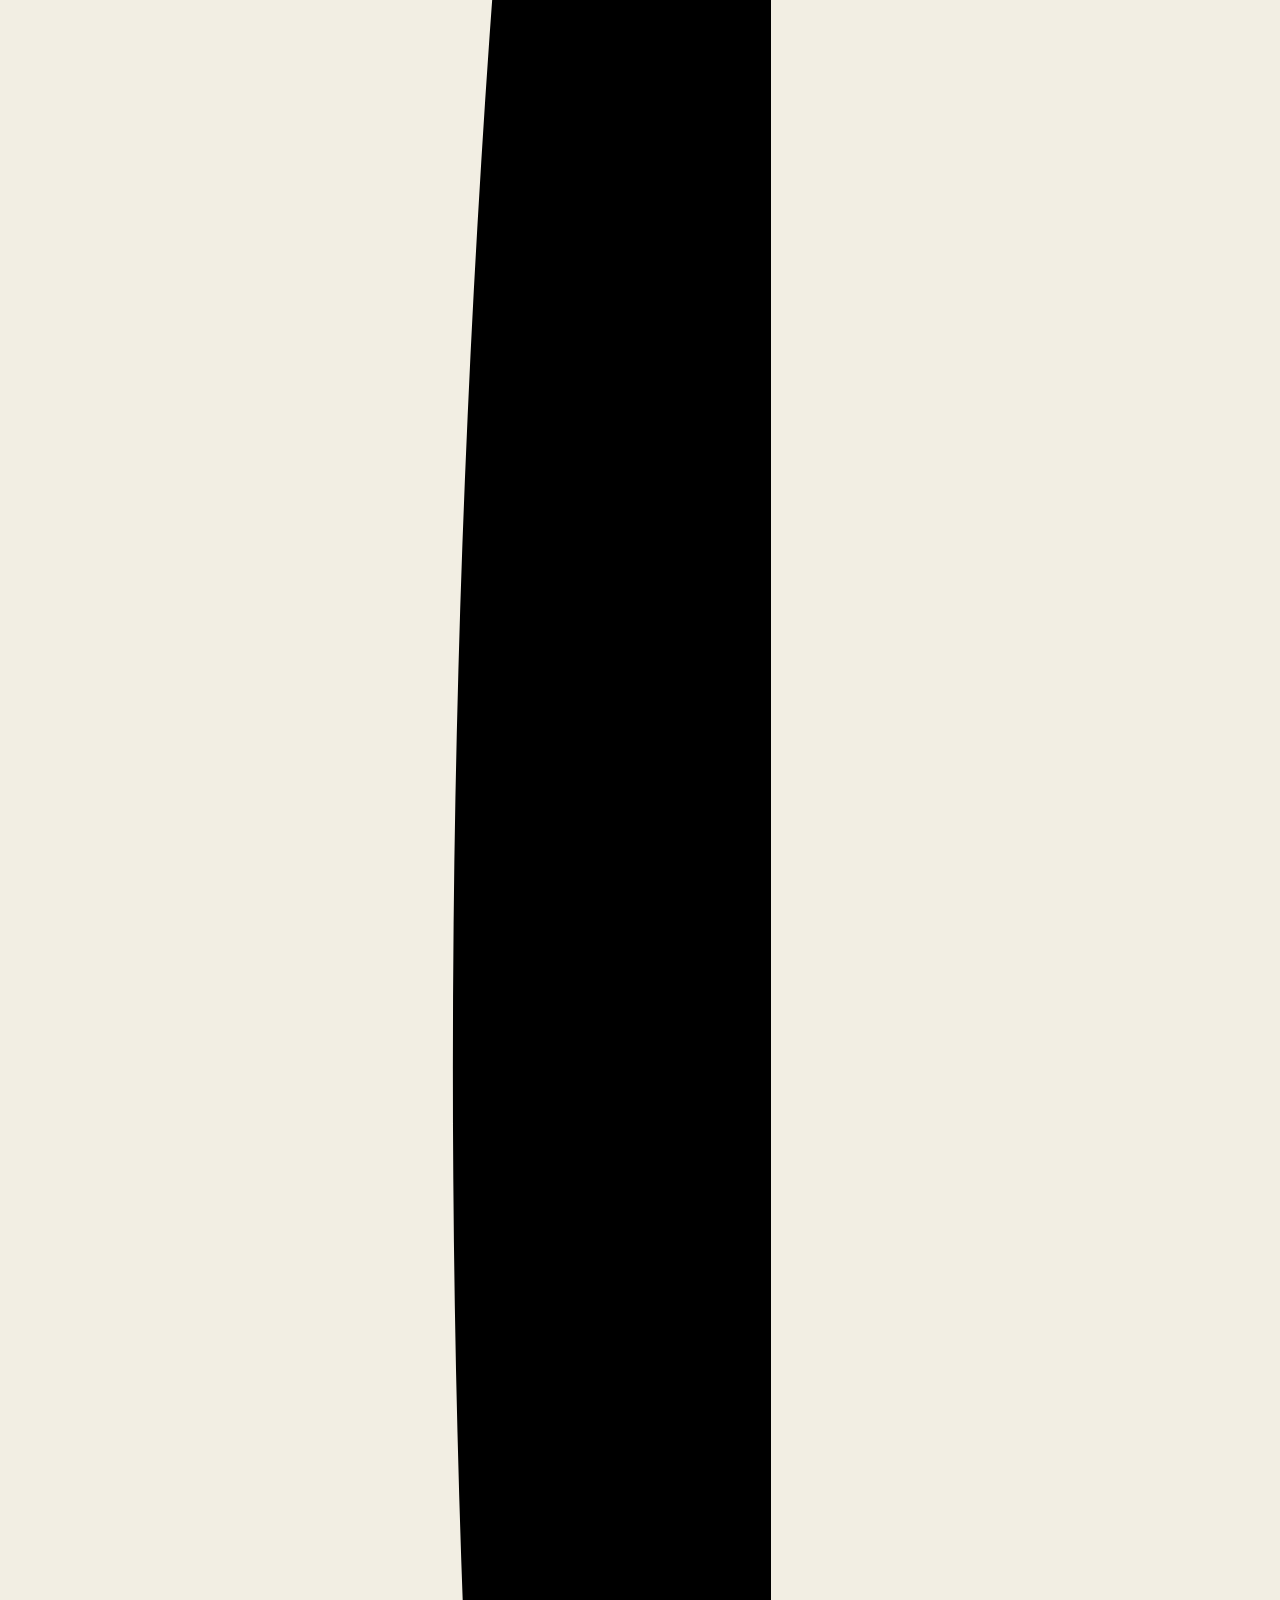
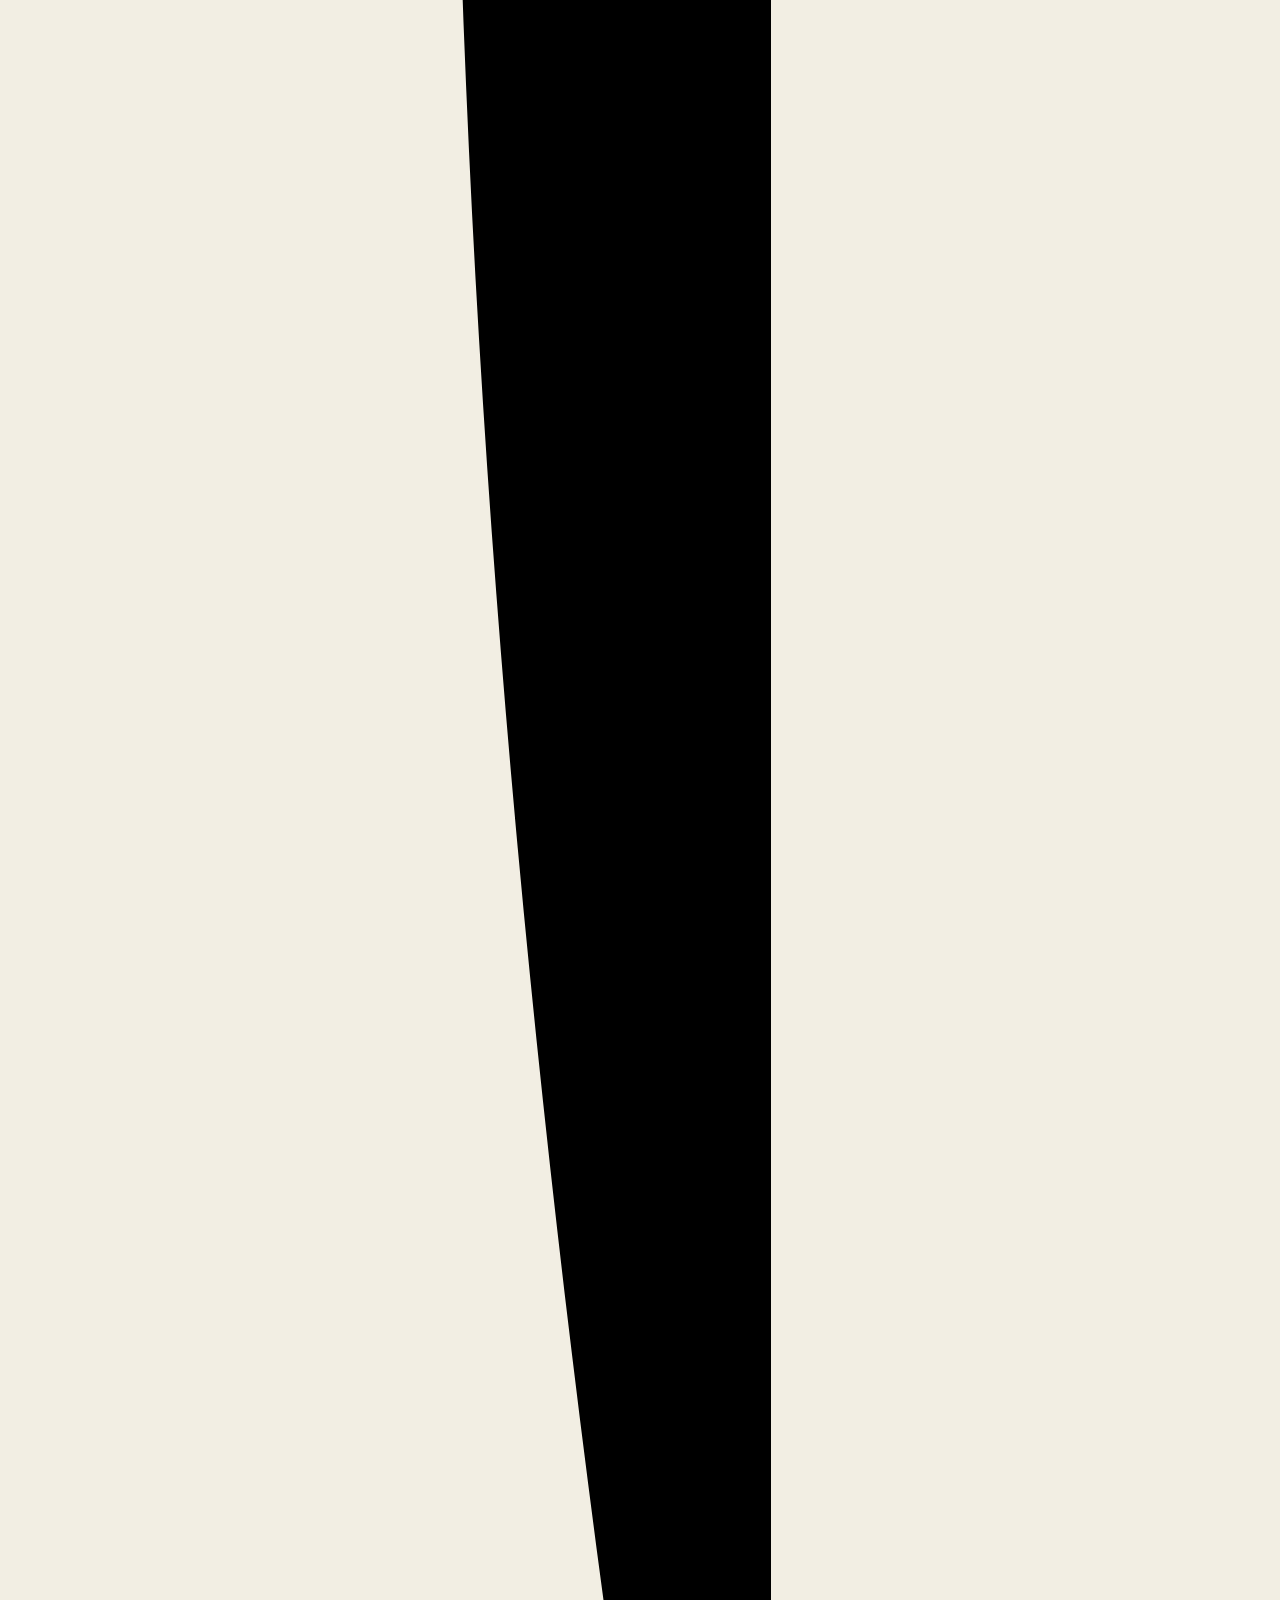
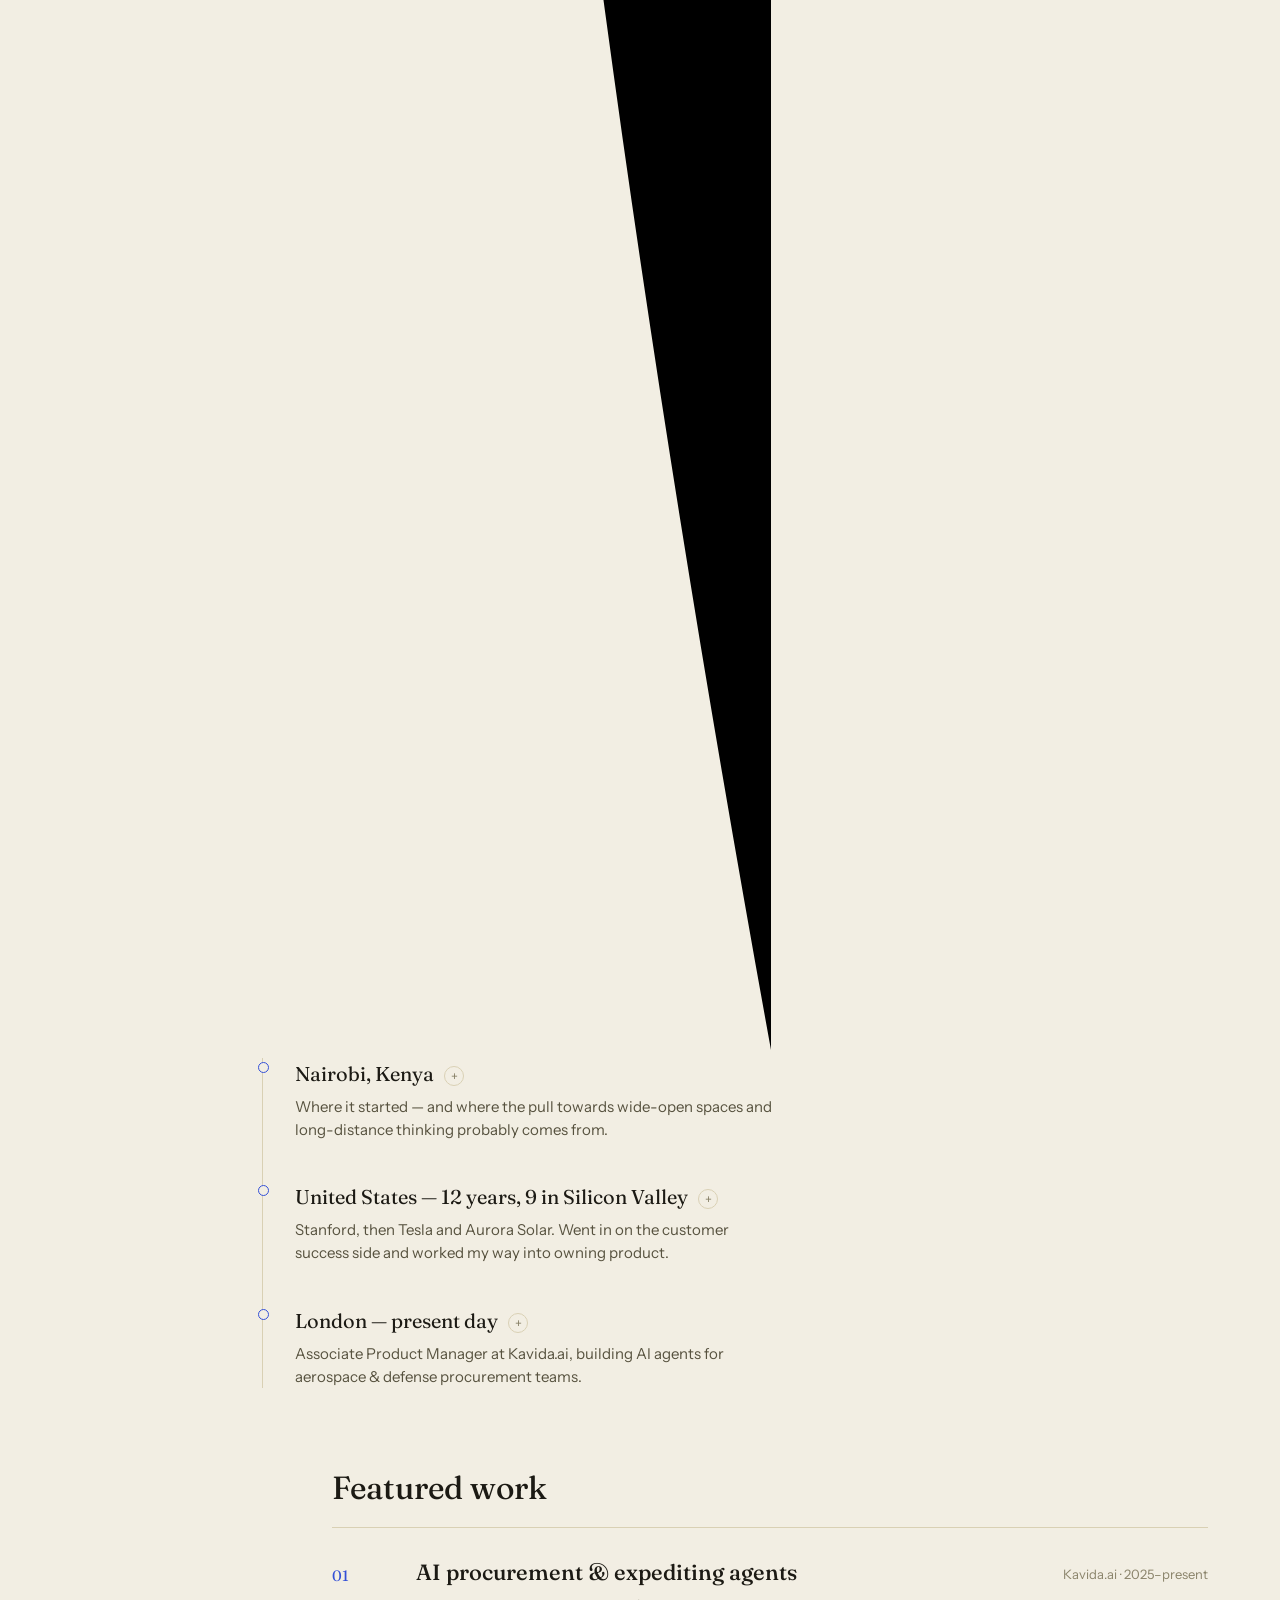
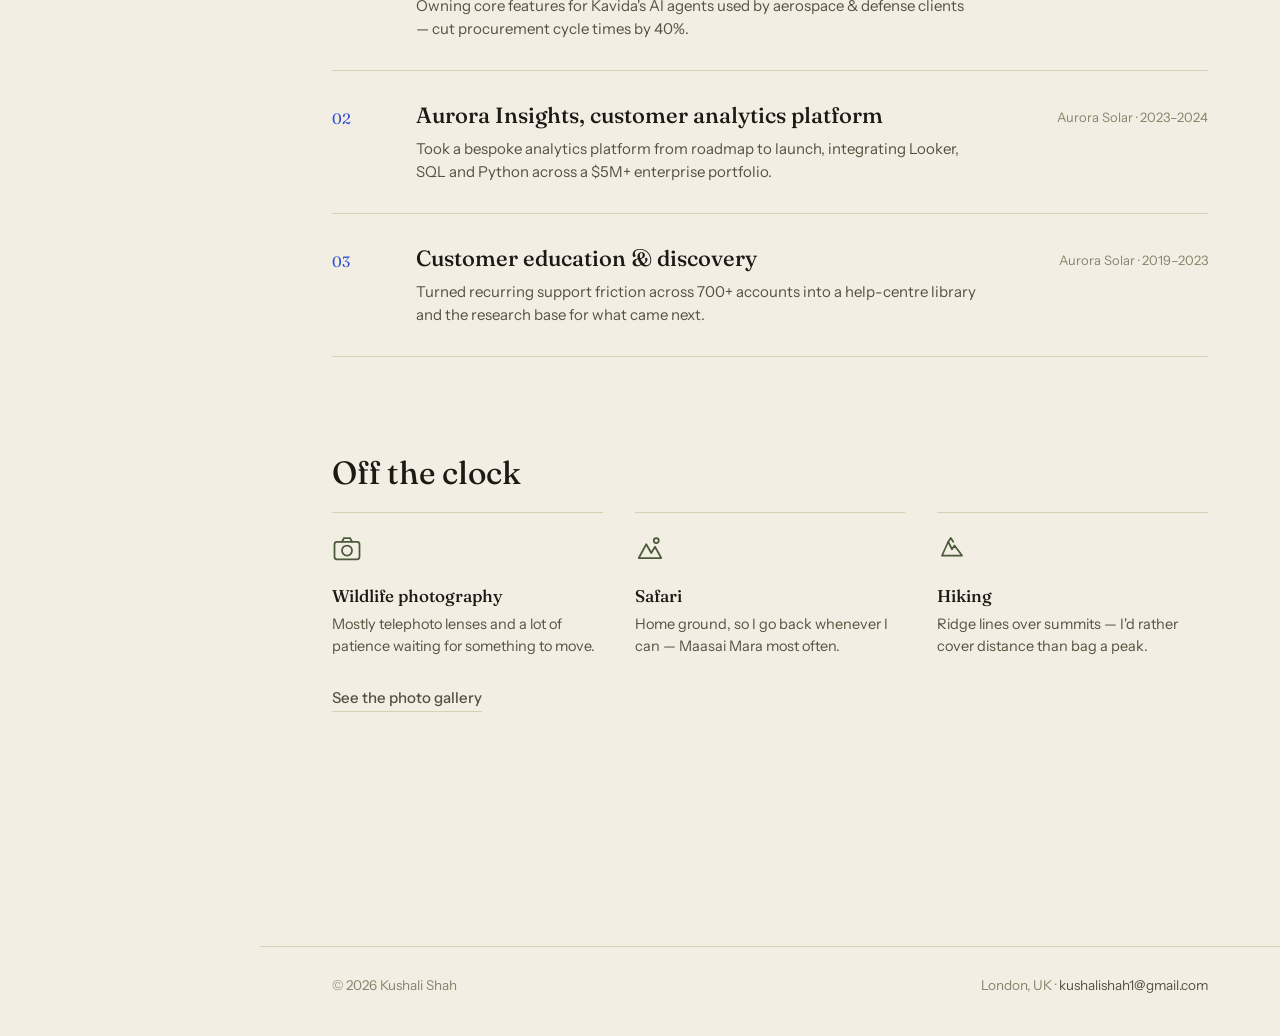
==== commit 72b79468: "Update index.html" ====
--- a/index.html
+++ b/index.html
@@ -48,7 +48,7 @@
       <div class="cover-inner">
         <div class="cover-text reveal">
           <p class="eyebrow on-ink">Product Manager, AI-forward SaaS</p>
-          <h1>I turn ambiguous problems into products enterprise teams actually adopt.</h1>
+          <h1 class="hero-h1"><span class="hero-line"><span class="word">I</span> <span class="word">turn</span> <span class="word">ambiguous</span></span> <span class="hero-line"><span class="word">problems</span> <span class="word">into</span> <span class="word">products</span></span> <span class="hero-line"><span class="word">enterprise</span> <span class="word">teams</span></span> <span class="hero-line"><span class="word">actually</span> <span class="word">adopt.</span></span></h1>
           <p class="lede on-ink">Currently building AI procurement agents at Kavida.ai. Before that, five years inside enterprise accounts at Aurora Solar — where I learned the best product ideas usually come from the support queue.</p>
           <div class="cta-row on-ink">
             <a href="projects.html">View projects</a>
@@ -61,50 +61,55 @@
       </div>
     </section>
 
-    <div class="page-pad">
+    <section class="journey-section">
+      <div class="journey-inner">
+        <h2>The route here</h2>
+        <p class="hint">Tap a stop for a bit more detail.</p>
+        <div class="journey">
+          <div class="journey-track">
+            <svg class="route-svg" viewBox="0 0 24 300" preserveAspectRatio="none" aria-hidden="true">
+              <path d="M12 0 C 2 55, 22 95, 12 150 S 2 245, 12 300" />
+            </svg>
 
-    <section class="journey-section reveal spaced">
-      <h2>The route here</h2>
-      <p class="hint">Tap a stop for a bit more detail.</p>
-      <div class="journey">
-        <div class="journey-track">
+            <div class="journey-item has-toggle reveal" data-reveal-group="journey">
+              <button class="journey-node" aria-expanded="false">
+                <p class="place">Nairobi, Kenya</p>
+                <span class="toggle-mark">+</span>
+              </button>
+              <p class="detail">Where it started — and where the pull towards wide-open spaces and long-distance thinking probably comes from.</p>
+              <div class="journey-expand"><div class="journey-expand-inner">
+                <p>Still the first place I book a flight back to — usually with a camera bag instead of a suitcase. Maasai Mara, as often as I can manage it.</p>
+              </div></div>
+            </div>
 
-          <div class="journey-item has-toggle">
-            <button class="journey-node" aria-expanded="false">
-              <p class="place">Nairobi, Kenya</p>
-              <span class="toggle-mark">+</span>
-            </button>
-            <p class="detail">Where it started — and where the pull towards wide-open spaces and long-distance thinking probably comes from.</p>
-            <div class="journey-expand"><div class="journey-expand-inner">
-              <p>Still the first place I book a flight back to — usually with a camera bag instead of a suitcase. Maasai Mara, as often as I can manage it.</p>
-            </div></div>
+            <div class="journey-item has-toggle reveal" data-reveal-group="journey">
+              <button class="journey-node" aria-expanded="false">
+                <p class="place">United States — 12 years, 9 in Silicon Valley</p>
+                <span class="toggle-mark">+</span>
+              </button>
+              <p class="detail">Stanford, then Tesla and Aurora Solar. Went in on the customer success side and worked my way into owning product.</p>
+              <div class="journey-expand"><div class="journey-expand-inner">
+                <p>Nine years, one very steep product learning curve, and a lot of ridgelines in between meetings.</p>
+              </div></div>
+            </div>
+
+            <div class="journey-item has-toggle reveal" data-reveal-group="journey">
+              <button class="journey-node" aria-expanded="false">
+                <p class="place">London — present day</p>
+                <span class="toggle-mark">+</span>
+              </button>
+              <p class="detail">Associate Product Manager at Kavida.ai, building AI agents for aerospace &amp; defense procurement teams.</p>
+              <div class="journey-expand"><div class="journey-expand-inner">
+                <p>New city, new industry — same instinct: go talk to the people actually using the thing before you build more of it.</p>
+              </div></div>
+            </div>
+
           </div>
-
-          <div class="journey-item has-toggle">
-            <button class="journey-node" aria-expanded="false">
-              <p class="place">United States — 12 years, 9 in Silicon Valley</p>
-              <span class="toggle-mark">+</span>
-            </button>
-            <p class="detail">Stanford, then Tesla and Aurora Solar. Went in on the customer success side and worked my way into owning product.</p>
-            <div class="journey-expand"><div class="journey-expand-inner">
-              <p>Nine years, one very steep product learning curve, and a lot of ridgelines in between meetings.</p>
-            </div></div>
-          </div>
-
-          <div class="journey-item has-toggle">
-            <button class="journey-node" aria-expanded="false">
-              <p class="place">London — present day</p>
-              <span class="toggle-mark">+</span>
-            </button>
-            <p class="detail">Associate Product Manager at Kavida.ai, building AI agents for aerospace &amp; defense procurement teams.</p>
-            <div class="journey-expand"><div class="journey-expand-inner">
-              <p>New city, new industry — same instinct: go talk to the people actually using the thing before you build more of it.</p>
-            </div></div>
-          </div>
-
         </div>
       </div>
     </section>
+
+    <div class="page-pad">
 
     <section class="featured-section reveal spaced">
       <h2>Featured work</h2>
--- a/styles.css
+++ b/styles.css
@@ -1,17 +1,23 @@
 /* ============================================================
-   Kushali Shah — Portfolio
-   Design tokens
+   Kushali Shah — Portfolio v2
+   Editorial / product-systems direction
    ============================================================ */
 
 :root {
-  --paper: #F1EFE7;
-  --paper-raised: #E9E6DA;
-  --ink: #1C1B17;
-  --ink-muted: #5C5A4E;
-  --ink-faint: #8C8977;
-  --accent: #93691A;
-  --accent-deep: #4B5A3E;
-  --line: #DAD5C4;
+  --ink: #15130E;
+  --ink-raised: #1E1B14;
+  --paper: #F2EEE3;
+  --paper-deep: #E7E0CC;
+  --cream: #F2EEE3;
+  --ink-text: #1C1A14;
+  --ink-text-soft: #57523F;
+  --ink-text-faint: #8A836A;
+  --signal: #3450D6;
+  --signal-deep: #263B9E;
+  --signal-pale: #DCE0F2;
+  --moss: #4C5A3B;
+  --line: #D9D0B4;
+  --line-on-ink: rgba(242, 238, 227, 0.16);
 
   --serif: "Fraunces", Georgia, "Times New Roman", serif;
   --sans: "Instrument Sans", -apple-system, BlinkMacSystemFont, "Segoe UI", sans-serif;
@@ -22,10 +28,7 @@
 }
 
 * { box-sizing: border-box; }
-
-html {
-  scroll-behavior: smooth;
-}
+html { scroll-behavior: smooth; }
 
 @media (prefers-reduced-motion: reduce) {
   html { scroll-behavior: auto; }
@@ -35,27 +38,19 @@
 body {
   margin: 0;
   background: var(--paper);
-  color: var(--ink);
+  color: var(--ink-text);
   font-family: var(--sans);
   font-size: 17px;
   line-height: 1.55;
   -webkit-font-smoothing: antialiased;
 }
 
-a {
-  color: inherit;
-  text-decoration: none;
-}
-
+a { color: inherit; text-decoration: none; }
 img { max-width: 100%; display: block; }
 
 /* ---------- Layout shell ---------- */
 
-.shell {
-  display: flex;
-  min-height: 100vh;
-  align-items: stretch;
-}
+.shell { display: flex; min-height: 100vh; align-items: stretch; }
 
 .rail {
   width: var(--rail-width);
@@ -67,7 +62,8 @@
   position: sticky;
   top: 0;
   height: 100vh;
-  border-right: 1px solid var(--line);
+  background: var(--ink);
+  color: var(--cream);
 }
 
 .rail-top .name {
@@ -77,104 +73,81 @@
   letter-spacing: -0.01em;
   line-height: 1.15;
   margin: 0 0 4px;
+  color: var(--cream);
 }
 
 .rail-top .role {
   font-size: 14px;
-  color: var(--ink-muted);
-  margin: 0 0 40px;
-}
-
-.rail nav {
-  display: flex;
-  flex-direction: column;
-  gap: 14px;
-}
+  color: rgba(242, 238, 227, 0.56);
+  margin: 0 0 44px;
+}
+
+.rail nav { display: flex; flex-direction: column; gap: 15px; }
 
 .rail nav a {
   font-size: 15px;
-  color: var(--ink-muted);
+  color: rgba(242, 238, 227, 0.6);
   padding: 2px 0;
   width: fit-content;
   border-bottom: 1px solid transparent;
   transition: color 0.15s ease, border-color 0.15s ease;
 }
 
-.rail nav a:hover,
-.rail nav a:focus-visible {
-  color: var(--ink);
-  border-color: var(--accent);
-}
-
-.rail nav a[aria-current="page"] {
-  color: var(--ink);
-  border-color: var(--ink);
-}
-
-.rail-bottom {
-  display: flex;
-  flex-direction: column;
-  gap: 8px;
-}
+.rail nav a:hover, .rail nav a:focus-visible { color: var(--cream); border-color: var(--signal); }
+.rail nav a[aria-current="page"] { color: var(--cream); border-color: var(--signal); }
+
+.rail-bottom { display: flex; flex-direction: column; gap: 8px; }
 
 .rail-bottom a {
   font-size: 13px;
-  color: var(--ink-faint);
+  color: rgba(242, 238, 227, 0.46);
   transition: color 0.15s ease;
 }
-.rail-bottom a:hover, .rail-bottom a:focus-visible { color: var(--accent); }
+.rail-bottom a:hover, .rail-bottom a:focus-visible { color: var(--signal-pale); }
 
 .rail-bottom .location {
   font-size: 13px;
-  color: var(--ink-faint);
+  color: rgba(242, 238, 227, 0.4);
   margin-top: 6px;
 }
 
-/* Mobile top bar (hidden on desktop) */
-.topbar {
-  display: none;
-}
+.topbar { display: none; }
 
 /* ---------- Main content ---------- */
 
-main {
-  flex: 1;
-  min-width: 0;
-  padding: 88px var(--gutter) 96px;
-  max-width: 1040px;
-}
-
-.content-measure {
-  max-width: var(--content-max);
-}
-
-section + section {
-  margin-top: 96px;
-}
+main { flex: 1; min-width: 0; max-width: 1200px; }
+
+.content-measure { max-width: var(--content-max); }
+
+.page-pad { padding: 80px var(--gutter) 96px; }
+
+section + section.spaced { margin-top: 96px; }
 
 .eyebrow {
   font-family: var(--serif);
   font-style: italic;
   font-size: 16px;
-  color: var(--accent-deep);
+  color: var(--moss);
   margin: 0 0 14px;
 }
 
+.eyebrow.on-ink { color: var(--signal-pale); }
+
 h1 {
   font-family: var(--serif);
-  font-weight: 380;
-  font-size: clamp(34px, 5vw, 54px);
-  line-height: 1.12;
-  letter-spacing: -0.01em;
-  margin: 0 0 28px;
-  max-width: 15ch;
+  font-weight: 350;
+  font-size: clamp(42px, 6.4vw, 78px);
+  line-height: 1.04;
+  letter-spacing: -0.015em;
+  margin: 0 0 30px;
+  max-width: 14ch;
 }
 
 h2 {
   font-family: var(--serif);
   font-weight: 460;
-  font-size: clamp(24px, 3vw, 30px);
-  line-height: 1.25;
+  font-size: clamp(26px, 3.2vw, 32px);
+  line-height: 1.22;
   margin: 0 0 20px;
 }
 
@@ -186,57 +159,106 @@
   margin: 0 0 6px;
 }
 
-p {
-  margin: 0 0 18px;
-  max-width: 62ch;
-}
+p { margin: 0 0 18px; max-width: 62ch; }
 
 .lede {
-  font-size: 19px;
-  color: var(--ink-muted);
-  max-width: 52ch;
-}
-
-.cta-row {
-  display: flex;
-  gap: 28px;
-  margin-top: 32px;
-  flex-wrap: wrap;
-}
+  font-family: var(--serif);
+  font-style: italic;
+  font-weight: 400;
+  font-size: 23px;
+  line-height: 1.42;
+  color: var(--ink-text-soft);
+  max-width: 46ch;
+}
+
+.lede.on-ink { color: rgba(242, 238, 227, 0.82); }
+
+.cta-row { display: flex; gap: 28px; margin-top: 36px; flex-wrap: wrap; }
 
 .cta-row a {
   font-size: 15px;
-  border-bottom: 1px solid var(--ink);
+  font-weight: 500;
+  border-bottom: 1px solid var(--signal);
   padding-bottom: 2px;
-  transition: color 0.15s ease, border-color 0.15s ease;
-}
-
-.cta-row a.secondary {
-  color: var(--ink-muted);
-  border-color: var(--line);
-}
-
-.cta-row a:hover, .cta-row a:focus-visible {
-  color: var(--accent);
-  border-color: var(--accent);
-}
-
-hr.rule {
-  border: none;
-  border-top: 1px solid var(--line);
-  margin: 40px 0;
-}
-
-/* ---------- Journey graphic ---------- */
-
-.journey {
-  margin-top: 8px;
-}
-
-.journey-track {
+  transition: opacity 0.15s ease;
+}
+.cta-row a.secondary { color: var(--ink-text-soft); border-color: var(--line); }
+.cta-row.on-ink a { color: var(--cream); border-color: var(--signal-pale); }
+.cta-row.on-ink a.secondary { color: rgba(242,238,227,0.6); border-color: var(--line-on-ink); }
+.cta-row a:hover, .cta-row a:focus-visible { opacity: 0.68; }
+
+hr.rule { border: none; border-top: 1px solid var(--line); margin: 40px 0; }
+
+/* ---------- Hero cover (dark, full-bleed) ---------- */
+
+.cover {
+  background: var(--ink);
+  color: var(--cream);
   position: relative;
-  padding-left: 2px;
-}
+  overflow: hidden;
+}
+
+.cover::before {
+  content: "";
+  position: absolute;
+  inset: 0;
+  opacity: 0.5;
+  pointer-events: none;
+  background-image: url("data:image/svg+xml,%3Csvg xmlns='http://www.w3.org/2000/svg' width='180' height='180'%3E%3Cfilter id='n'%3E%3CfeTurbulence type='fractalNoise' baseFrequency='0.9' numOctaves='2' stitchTiles='stitch'/%3E%3C/filter%3E%3Crect width='100%25' height='100%25' filter='url(%23n)' opacity='0.05'/%3E%3C/svg%3E");
+  mix-blend-mode: overlay;
+}
+
+.cover-inner {
+  position: relative;
+  display: grid;
+  grid-template-columns: 1.15fr 0.85fr;
+  align-items: stretch;
+  min-height: 86vh;
+}
+
+.cover-text {
+  padding: 88px var(--gutter) 64px clamp(24px, 4vw, 56px);
+  display: flex;
+  flex-direction: column;
+  justify-content: center;
+}
+
+.cover-photo {
+  position: relative;
+  min-height: 420px;
+}
+
+.cover-photo img {
+  position: absolute;
+  inset: 0;
+  width: 100%;
+  height: 100%;
+  object-fit: cover;
+  object-position: 50% 20%;
+}
+
+.cover-photo::after {
+  content: "";
+  position: absolute;
+  inset: 0;
+  background: linear-gradient(90deg, var(--ink) 0%, rgba(21,19,14,0) 14%);
+}
+
+.cover-small {
+  padding: 88px var(--gutter) 72px clamp(24px, 4vw, 56px);
+}
+
+.cover-small h1 { max-width: 20ch; }
+
+/* ---------- Journey (interactive) ---------- */
+
+.journey-section .hint {
+  font-size: 13px;
+  color: var(--ink-text-faint);
+  margin: -14px 0 28px;
+}
+
+.journey-track { position: relative; padding-left: 2px; }
 
 .journey-item {
   position: relative;
@@ -244,7 +266,6 @@
   padding-bottom: 40px;
   border-left: 1px solid var(--line);
 }
-
 .journey-item:last-child { padding-bottom: 0; }
 
 .journey-item::before {
@@ -256,324 +277,300 @@
   height: 9px;
   border-radius: 50%;
   background: var(--paper);
-  border: 1px solid var(--accent-deep);
-}
-
-.journey-item .place {
-  font-family: var(--serif);
-  font-size: 19px;
-  margin: 0 0 4px;
+  border: 1px solid var(--signal);
+  transition: background 0.2s ease;
+}
+.journey-item.is-open::before { background: var(--signal); }
+
+.journey-node {
+  display: flex;
+  align-items: baseline;
+  gap: 10px;
+  background: none;
+  border: none;
+  padding: 0;
+  font: inherit;
+  color: inherit;
+  cursor: pointer;
+  text-align: left;
+}
+
+.journey-node .place {
+  font-family: var(--serif);
+  font-size: 20px;
+  margin: 0;
+  transition: color 0.15s ease;
+}
+.journey-node:hover .place, .journey-node:focus-visible .place { color: var(--signal-deep); }
+
+.journey-node .toggle-mark {
+  font-family: var(--sans);
+  font-size: 13px;
+  color: var(--ink-text-faint);
+  border: 1px solid var(--line);
+  border-radius: 50%;
+  width: 20px; height: 20px;
+  display: inline-flex; align-items: center; justify-content: center;
+  flex-shrink: 0;
+  transition: transform 0.3s ease, border-color 0.2s ease, color 0.2s ease;
+}
+.journey-item.is-open .journey-node .toggle-mark {
+  transform: rotate(45deg); border-color: var(--signal); color: var(--signal);
 }
 
 .journey-item .detail {
   font-size: 15px;
-  color: var(--ink-muted);
-  margin: 0;
+  color: var(--ink-text-soft);
+  margin: 6px 0 0;
   max-width: 48ch;
 }
 
-/* ---------- Featured work teaser list ---------- */
-
-.work-list {
-  display: flex;
-  flex-direction: column;
-}
+.journey-expand { display: grid; grid-template-rows: 0fr; transition: grid-template-rows 0.35s ease; }
+.journey-item.is-open .journey-expand { grid-template-rows: 1fr; }
+.journey-expand-inner { overflow: hidden; }
+.journey-expand p {
+  font-size: 14px; color: var(--ink-text-soft); margin: 10px 0 0; padding-top: 10px;
+  border-top: 1px dashed var(--line); max-width: 48ch;
+}
+
+/* ---------- Featured work (index list) ---------- */
+
+.work-list { display: flex; flex-direction: column; }
 
 .work-row {
   display: grid;
-  grid-template-columns: minmax(0, 1fr) auto;
-  gap: 16px 32px;
+  grid-template-columns: 56px minmax(0, 1fr) auto;
+  gap: 4px 28px;
   align-items: baseline;
-  padding: 26px 0;
+  padding: 30px 0;
   border-top: 1px solid var(--line);
-  transition: opacity 0.15s ease;
-}
-
-.work-list .work-row:last-child {
-  border-bottom: 1px solid var(--line);
+  cursor: pointer;
+}
+.work-list .work-row:last-child { border-bottom: 1px solid var(--line); }
+
+.work-row .idx {
+  font-family: var(--serif);
+  font-size: 15px;
+  color: var(--signal);
+  align-self: start;
+  padding-top: 6px;
 }
 
 .work-row .scope {
   font-size: 13px;
-  color: var(--accent-deep);
+  color: var(--ink-text-faint);
   white-space: nowrap;
   align-self: start;
   padding-top: 6px;
 }
 
-.work-row .title {
-  font-family: var(--serif);
-  font-size: 21px;
-  margin: 0 0 6px;
-}
-
-.work-row .desc {
-  font-size: 15px;
-  color: var(--ink-muted);
-  margin: 0;
-  max-width: 56ch;
-}
+.work-row .title { font-family: var(--serif); font-size: 22px; margin: 0 0 6px; }
+.work-row .desc { font-size: 15px; color: var(--ink-text-soft); margin: 0; max-width: 56ch; }
 
 .work-row a.title-link {
   display: inline-block;
   border-bottom: 1px solid transparent;
   transition: border-color 0.15s ease, color 0.15s ease;
 }
-
-.work-row a.title-link:hover,
-.work-row a.title-link:focus-visible {
-  border-color: var(--accent);
-  color: var(--accent);
-}
-
-/* ---------- Off the clock strip ---------- */
-
-.facts-grid {
-  display: grid;
-  grid-template-columns: repeat(3, 1fr);
-  gap: 32px;
-  margin-top: 8px;
-}
-
-.fact {
-  padding-top: 20px;
-  border-top: 1px solid var(--line);
-}
-
-.fact svg {
-  width: 30px;
-  height: 30px;
-  color: var(--accent-deep);
-  margin-bottom: 14px;
-}
-
+.work-row a.title-link:hover, .work-row a.title-link:focus-visible {
+  border-color: var(--signal); color: var(--signal-deep);
+}
+
+/* ---------- Off the clock ---------- */
+
+.facts-grid { display: grid; grid-template-columns: repeat(3, 1fr); gap: 32px; margin-top: 8px; }
+
+.fact { padding-top: 20px; border-top: 1px solid var(--line); }
+.fact svg { width: 30px; height: 30px; color: var(--moss); margin-bottom: 14px; }
 .fact h3 { font-size: 17px; margin-bottom: 6px; }
-.fact p { font-size: 14.5px; color: var(--ink-muted); margin: 0; }
-
-/* ---------- Project cases (Projects page) ---------- */
-
-.case {
-  padding: 56px 0;
-  border-top: 1px solid var(--line);
-}
+.fact p { font-size: 14.5px; color: var(--ink-text-soft); margin: 0; }
+
+/* ---------- Project cases ---------- */
+
+.case { position: relative; overflow: hidden; padding: 60px 0; border-top: 1px solid var(--line); }
 .case:last-child { border-bottom: 1px solid var(--line); }
 
+.case-index {
+  font-family: var(--serif);
+  font-size: 15px;
+  color: var(--signal);
+  margin: 0 0 14px;
+}
+
 .case-head {
-  display: flex;
-  justify-content: space-between;
-  align-items: baseline;
-  gap: 20px;
-  flex-wrap: wrap;
-  margin-bottom: 10px;
-}
-
-.case-scope {
-  font-size: 13px;
-  color: var(--accent-deep);
-}
-
-.case-meta {
-  font-size: 14px;
-  color: var(--ink-faint);
-  margin: 0 0 28px;
-}
-
-.case-grid {
-  display: grid;
-  grid-template-columns: repeat(3, 1fr);
-  gap: 32px;
-  margin-top: 28px;
-}
+  display: flex; justify-content: space-between; align-items: baseline;
+  gap: 20px; flex-wrap: wrap; margin-bottom: 10px;
+}
+
+.case-scope { font-size: 13px; color: var(--moss); }
+
+.case-meta { font-size: 14px; color: var(--ink-text-faint); margin: 0 0 28px; }
+
+.case-grid { display: grid; grid-template-columns: repeat(3, 1fr); gap: 32px; margin-top: 28px; }
 
 .case-block h4 {
-  font-family: var(--sans);
-  font-weight: 600;
-  font-size: 13px;
-  text-transform: none;
-  letter-spacing: 0.01em;
-  color: var(--ink);
-  margin: 0 0 8px;
-}
-
-.case-block p {
-  font-size: 15px;
-  color: var(--ink-muted);
-  margin: 0;
-  max-width: 40ch;
-}
-
-.tools-row {
-  display: flex;
-  flex-wrap: wrap;
-  gap: 8px 10px;
-  margin-top: 24px;
-}
+  font-family: var(--sans); font-weight: 600; font-size: 13px;
+  color: var(--ink-text); margin: 0 0 8px;
+}
+.case-block p { font-size: 15px; color: var(--ink-text-soft); margin: 0; max-width: 40ch; }
+
+.tools-row { display: flex; flex-wrap: wrap; gap: 8px 10px; margin-top: 24px; }
 
 .tool-tag {
-  font-size: 13px;
-  color: var(--ink-muted);
-  border: 1px solid var(--line);
-  border-radius: 3px;
-  padding: 4px 10px;
+  font-size: 13px; color: var(--ink-text-soft);
+  border: 1px solid var(--line); border-radius: 3px; padding: 4px 10px;
 }
 
 .impact-row {
-  display: flex;
-  flex-wrap: wrap;
-  gap: 28px 44px;
-  margin-top: 28px;
-  padding-top: 24px;
-  border-top: 1px dashed var(--line);
-}
-
-.impact-stat .num {
-  font-family: var(--serif);
-  font-size: 26px;
-  color: var(--accent-deep);
-  display: block;
-  line-height: 1.1;
-}
-
-.impact-stat .label {
-  font-size: 13px;
-  color: var(--ink-muted);
-}
-
-/* ---------- Work history & education (About) ---------- */
+  display: flex; flex-wrap: wrap; gap: 28px 44px;
+  margin-top: 28px; padding-top: 24px; border-top: 1px dashed var(--line);
+}
+
+.impact-stat .num { font-family: var(--serif); font-size: 28px; color: var(--signal-deep); display: block; line-height: 1.1; }
+.impact-stat .label { font-size: 13px; color: var(--ink-text-soft); }
+
+.case-preview {
+  position: absolute; top: 56px; right: 0; width: 100px; height: 100px;
+  opacity: 0; transform: translateX(12px) scale(0.94);
+  transition: opacity 0.3s ease, transform 0.3s ease;
+  color: var(--signal);
+  pointer-events: none;
+}
+.case:hover .case-preview, .case:focus-within .case-preview { opacity: 1; transform: translateX(0) scale(1); }
+.case-preview svg { width: 100%; height: 100%; }
+
+/* ---------- Work history & education ---------- */
 
 .history-entry {
-  padding: 24px 0;
-  border-top: 1px solid var(--line);
-  display: grid;
-  grid-template-columns: 200px 1fr;
-  gap: 20px;
-}
-
+  padding: 24px 0; border-top: 1px solid var(--line);
+  display: grid; grid-template-columns: 200px 1fr; gap: 20px;
+}
 .history-entry:last-of-type { border-bottom: 1px solid var(--line); }
 
-.history-dates {
-  font-size: 14px;
-  color: var(--ink-faint);
-  padding-top: 3px;
-}
-
-.history-role {
-  font-family: var(--serif);
-  font-size: 19px;
-  margin: 0 0 4px;
-}
-
-.history-org {
-  font-size: 14px;
-  color: var(--ink-muted);
-  margin: 0 0 10px;
-}
-
-.history-note {
-  font-size: 14.5px;
-  color: var(--ink-muted);
-  margin: 0;
-  max-width: 56ch;
-}
-
-.edu-list {
-  display: flex;
-  flex-direction: column;
-  gap: 4px;
-}
-
+.history-dates { font-size: 14px; color: var(--ink-text-faint); padding-top: 3px; }
+.history-role { font-family: var(--serif); font-size: 19px; margin: 0 0 4px; }
+.history-org { font-size: 14px; color: var(--ink-text-soft); margin: 0 0 10px; }
+.history-note { font-size: 14.5px; color: var(--ink-text-soft); margin: 0; max-width: 56ch; }
+
+.edu-list { display: flex; flex-direction: column; gap: 4px; }
 .edu-item {
-  padding: 14px 0;
-  border-top: 1px solid var(--line);
-  display: flex;
-  justify-content: space-between;
-  gap: 20px;
-  flex-wrap: wrap;
-}
-
+  padding: 14px 0; border-top: 1px solid var(--line);
+  display: flex; justify-content: space-between; gap: 20px; flex-wrap: wrap;
+}
 .edu-item:last-child { border-bottom: 1px solid var(--line); }
-
 .edu-item .school { font-size: 15px; }
-.edu-item .program { font-size: 14px; color: var(--ink-muted); }
-
-/* ---------- Skills strip ---------- */
-
-.skills-wrap {
-  display: flex;
-  flex-wrap: wrap;
-  gap: 10px;
-  margin-top: 8px;
-}
-
-.skill-pill {
-  font-size: 13.5px;
-  color: var(--ink-muted);
-  padding: 6px 12px;
-  border: 1px solid var(--line);
-  border-radius: 3px;
-}
+.edu-item .program { font-size: 14px; color: var(--ink-text-soft); }
+
+.skills-wrap { display: flex; flex-wrap: wrap; gap: 10px; margin-top: 8px; }
+.skill-pill { font-size: 13.5px; color: var(--ink-text-soft); padding: 6px 12px; border: 1px solid var(--line); border-radius: 3px; }
+
+/* ---------- Gallery ---------- */
+
+.gallery-grid { display: grid; grid-template-columns: repeat(3, 1fr); gap: 14px; margin-top: 8px; }
+
+.gallery-item {
+  aspect-ratio: 4 / 5; border-radius: 3px; overflow: hidden; cursor: pointer; position: relative;
+  background: var(--paper-deep); border: 1px solid var(--line);
+  display: flex; align-items: center; justify-content: center;
+  transition: transform 0.25s ease, border-color 0.25s ease;
+}
+.gallery-item:hover, .gallery-item:focus-visible { transform: translateY(-3px); border-color: var(--signal); }
+.gallery-item img { width: 100%; height: 100%; object-fit: cover; }
+.gallery-item.is-placeholder { flex-direction: column; gap: 8px; color: var(--ink-text-faint); font-size: 12.5px; text-align: center; padding: 12px; }
+.gallery-item.is-placeholder svg { width: 26px; height: 26px; opacity: 0.7; }
+
+.gallery-note { font-size: 13px; color: var(--ink-text-faint); margin-top: 16px; }
+
+/* ---------- Lightbox ---------- */
+
+.lightbox {
+  position: fixed; inset: 0; background: rgba(21, 19, 14, 0.96);
+  display: flex; align-items: center; justify-content: center;
+  opacity: 0; visibility: hidden; transition: opacity 0.25s ease; z-index: 10000;
+}
+.lightbox.is-open { opacity: 1; visibility: visible; }
+.lightbox-frame { max-width: min(80vw, 720px); max-height: 80vh; text-align: center; }
+.lightbox-frame img { max-width: 100%; max-height: 70vh; border-radius: 2px; }
+.lightbox-caption { color: var(--cream); font-size: 14px; margin-top: 14px; }
+.lightbox-close, .lightbox-nav {
+  position: absolute; background: none; border: none; color: var(--cream);
+  cursor: pointer; font-size: 28px; line-height: 1; padding: 12px;
+}
+.lightbox-close { top: 20px; right: 20px; }
+.lightbox-prev { left: 12px; top: 50%; transform: translateY(-50%); font-size: 36px; }
+.lightbox-next { right: 12px; top: 50%; transform: translateY(-50%); font-size: 36px; }
+.lightbox-close:hover, .lightbox-nav:hover { color: var(--signal-pale); }
 
 /* ---------- Footer ---------- */
 
 footer.page-footer {
-  margin-top: 120px;
-  padding-top: 28px;
-  border-top: 1px solid var(--line);
-  display: flex;
-  justify-content: space-between;
-  flex-wrap: wrap;
-  gap: 12px;
-  font-size: 13.5px;
-  color: var(--ink-faint);
-}
-
-footer.page-footer a { color: var(--ink-muted); }
-footer.page-footer a:hover { color: var(--accent); }
+  margin-top: 120px; padding: 28px var(--gutter) 40px; border-top: 1px solid var(--line);
+  display: flex; justify-content: space-between; flex-wrap: wrap; gap: 12px;
+  font-size: 13.5px; color: var(--ink-text-faint);
+}
+footer.page-footer a { color: var(--ink-text-soft); }
+footer.page-footer a:hover { color: var(--signal); }
+
+/* ---------- Scroll reveals ---------- */
+
+.reveal { transition: opacity 0.7s ease, transform 0.7s ease; }
+html.js .reveal { opacity: 0; transform: translateY(18px); }
+html.js .reveal.in-view { opacity: 1; transform: none; }
+
+/* ---------- Custom cursor ---------- */
+
+.cursor-dot {
+  position: fixed; top: 0; left: 0; width: 16px; height: 16px;
+  margin-left: -8px; margin-top: -8px; border-radius: 50%;
+  border: 1px solid var(--signal); pointer-events: none; z-index: 9999;
+  transition: width 0.2s ease, height 0.2s ease, margin 0.2s ease, background 0.2s ease, border-color 0.2s ease;
+  mix-blend-mode: normal;
+}
+.cursor-dot--big {
+  width: 40px; height: 40px; margin-left: -20px; margin-top: -20px;
+  background: rgba(52, 80, 214, 0.1); border-color: var(--signal);
+}
+.cursor-dot--on-ink { border-color: var(--signal-pale); }
+body.has-custom-cursor, body.has-custom-cursor a, body.has-custom-cursor button { cursor: none; }
+
+/* ---------- Tilt cards ---------- */
+
+.tilt { transition: transform 0.25s ease; transform-style: preserve-3d; will-change: transform; }
 
 /* ---------- Responsive ---------- */
 
 @media (max-width: 880px) {
   .shell { flex-direction: column; }
-
   .rail { display: none; }
 
   .topbar {
-    display: flex;
-    align-items: center;
-    justify-content: space-between;
-    padding: 20px var(--gutter);
-    border-bottom: 1px solid var(--line);
-    position: sticky;
-    top: 0;
-    background: var(--paper);
-    z-index: 10;
+    display: flex; align-items: center; justify-content: space-between;
+    padding: 20px var(--gutter); border-bottom: 1px solid var(--line);
+    position: sticky; top: 0; background: var(--paper); z-index: 10;
   }
-
-  .topbar .name {
-    font-family: var(--serif);
-    font-size: 18px;
-  }
-
-  .topbar nav {
-    display: flex;
-    gap: 20px;
-  }
-
-  .topbar nav a {
-    font-size: 14px;
-    color: var(--ink-muted);
-  }
-
-  .topbar nav a[aria-current="page"] { color: var(--ink); border-bottom: 1px solid var(--ink); }
-
-  main { padding: 56px var(--gutter) 72px; }
-
-  section + section { margin-top: 64px; }
+  .topbar .name { font-family: var(--serif); font-size: 18px; }
+  .topbar nav { display: flex; gap: 20px; }
+  .topbar nav a { font-size: 14px; color: var(--ink-text-soft); }
+  .topbar nav a[aria-current="page"] { color: var(--ink-text); border-bottom: 1px solid var(--signal); }
+
+  .page-pad { padding: 56px var(--gutter) 72px; }
+  section + section.spaced { margin-top: 64px; }
+
+  .cover-inner { grid-template-columns: 1fr; min-height: 0; }
+  .cover-text { padding: 56px var(--gutter) 40px; order: 2; }
+  .cover-photo { min-height: 340px; order: 1; }
+  .cover-photo::after { background: linear-gradient(0deg, var(--ink) 0%, rgba(21,19,14,0) 18%); }
+  .cover-small { padding: 48px var(--gutter) 48px; }
 
   .facts-grid, .case-grid { grid-template-columns: 1fr; gap: 24px; }
-
   .work-row { grid-template-columns: 1fr; }
-  .work-row .scope { padding-top: 0; }
-
+  .work-row .idx, .work-row .scope { padding-top: 0; }
   .history-entry { grid-template-columns: 1fr; gap: 6px; }
-}
+
+  .cursor-dot { display: none; }
+  body.has-custom-cursor, body.has-custom-cursor a, body.has-custom-cursor button { cursor: auto; }
+  .case-preview { display: none; }
+  .gallery-grid { grid-template-columns: repeat(2, 1fr); }
+  .lightbox-prev { left: 4px; }
+  .lightbox-next { right: 4px; }
+}
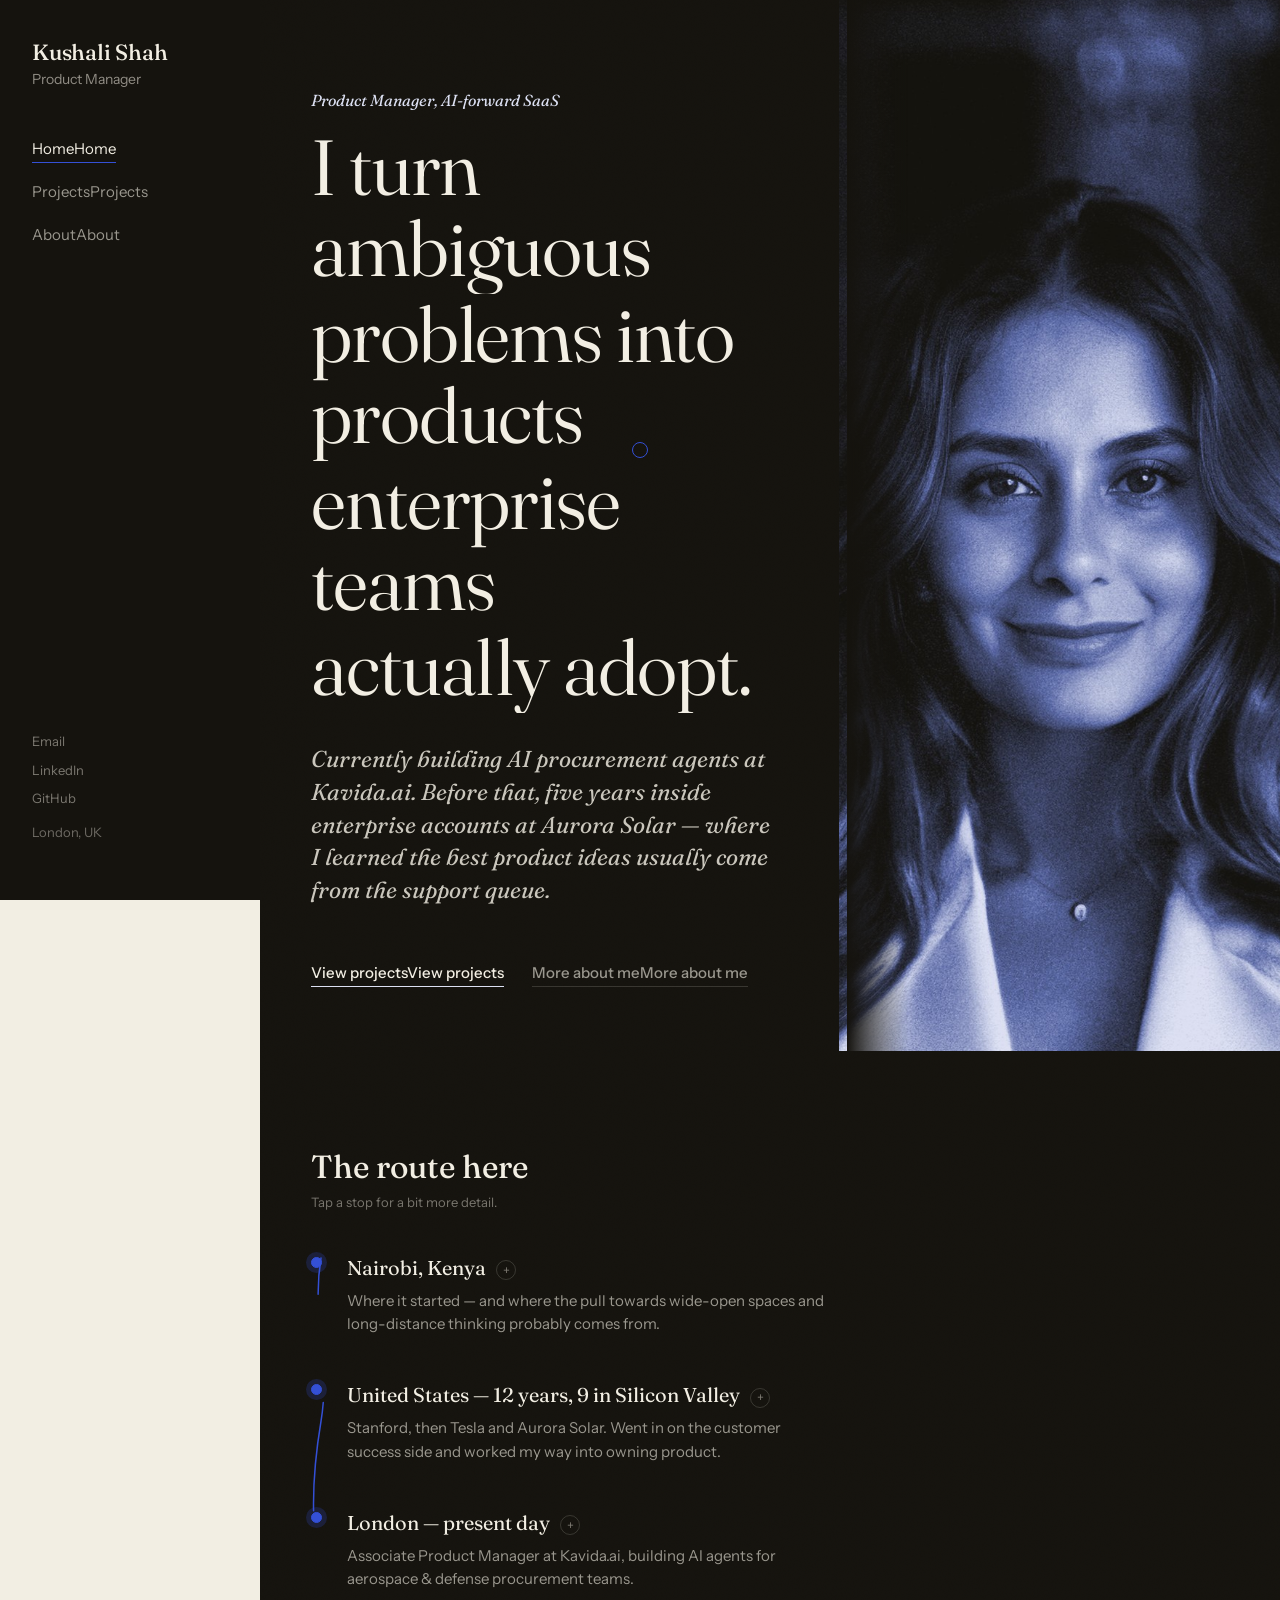
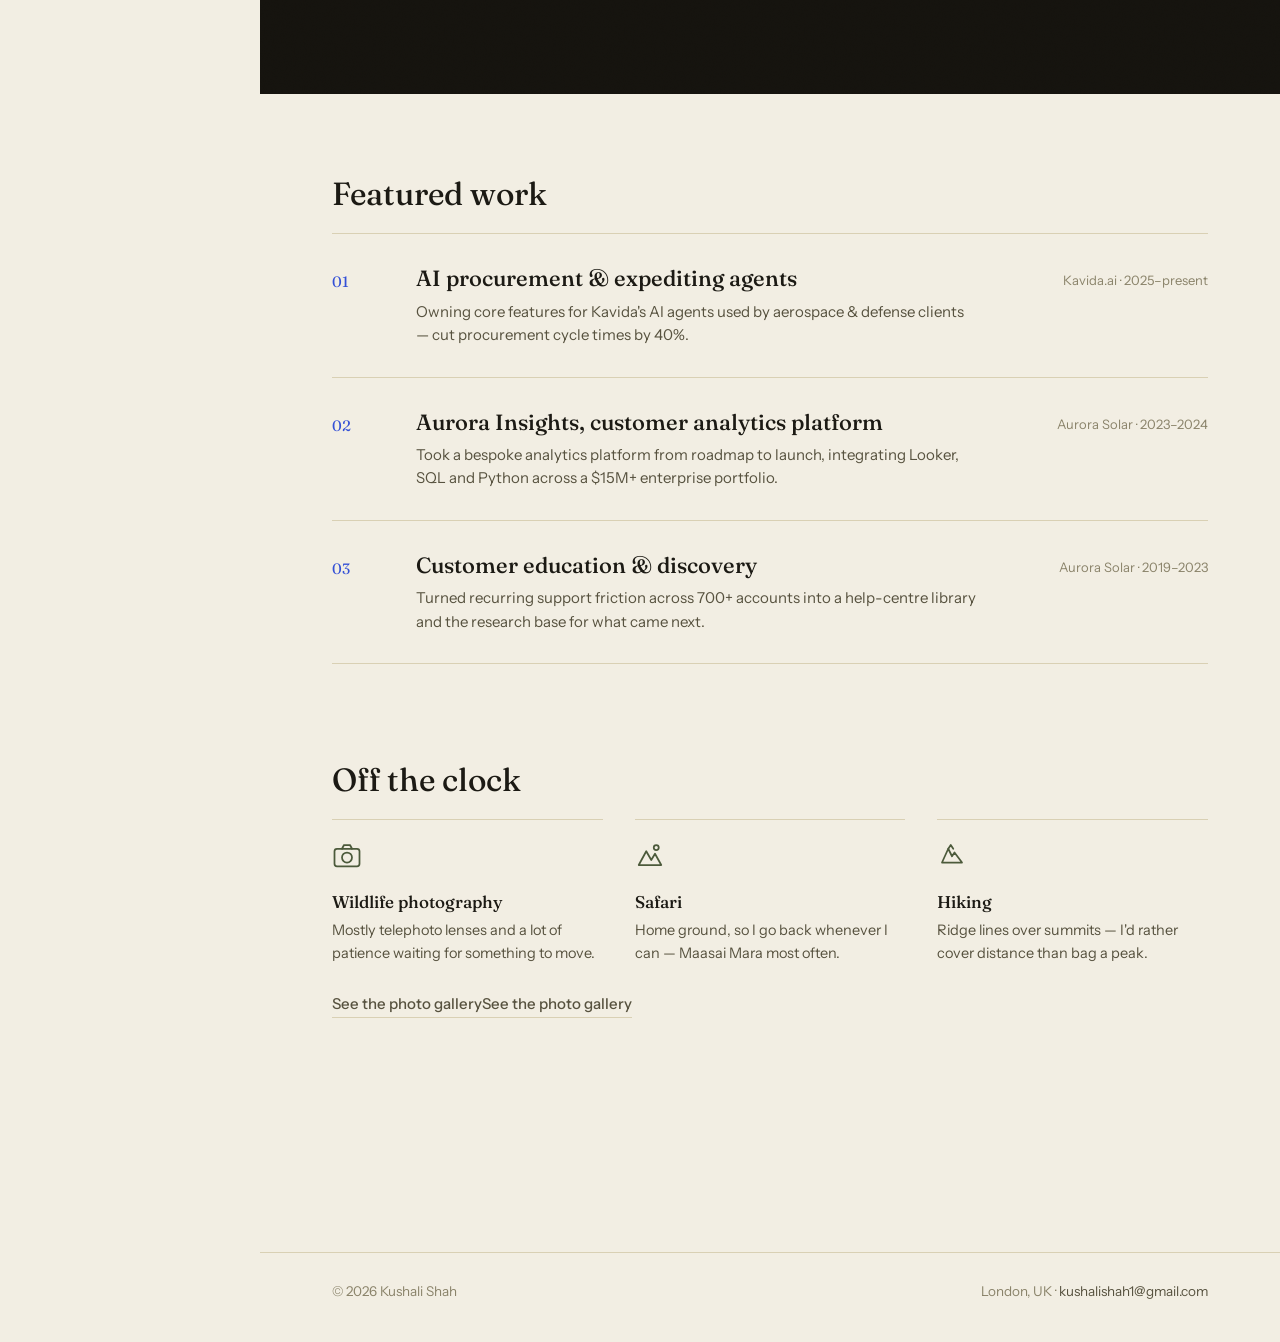
==== commit 93f1c17f: "Update index.html" ====
--- a/index.html
+++ b/index.html
@@ -17,9 +17,9 @@
 <div class="topbar">
   <span class="name">Kushali Shah</span>
   <nav>
-    <a href="index.html" aria-current="page">Home</a>
-    <a href="projects.html">Projects</a>
-    <a href="about.html">About</a>
+    <a href="index.html" aria-current="page" class="hover-swap"><span class="sw sw--out">Home</span><span class="sw sw--in" aria-hidden="true">Home</span></a>
+    <a href="projects.html" class="hover-swap"><span class="sw sw--out">Projects</span><span class="sw sw--in" aria-hidden="true">Projects</span></a>
+    <a href="about.html" class="hover-swap"><span class="sw sw--out">About</span><span class="sw sw--in" aria-hidden="true">About</span></a>
   </nav>
 </div>
 
@@ -29,9 +29,9 @@
       <p class="name">Kushali Shah</p>
       <p class="role">Product Manager</p>
       <nav>
-        <a href="index.html" aria-current="page">Home</a>
-        <a href="projects.html">Projects</a>
-        <a href="about.html">About</a>
+        <a href="index.html" aria-current="page" class="hover-swap"><span class="sw sw--out">Home</span><span class="sw sw--in" aria-hidden="true">Home</span></a>
+        <a href="projects.html" class="hover-swap"><span class="sw sw--out">Projects</span><span class="sw sw--in" aria-hidden="true">Projects</span></a>
+        <a href="about.html" class="hover-swap"><span class="sw sw--out">About</span><span class="sw sw--in" aria-hidden="true">About</span></a>
       </nav>
     </div>
     <div class="rail-bottom">
@@ -51,8 +51,8 @@
           <h1 class="hero-h1"><span class="hero-line"><span class="word">I</span> <span class="word">turn</span> <span class="word">ambiguous</span></span> <span class="hero-line"><span class="word">problems</span> <span class="word">into</span> <span class="word">products</span></span> <span class="hero-line"><span class="word">enterprise</span> <span class="word">teams</span></span> <span class="hero-line"><span class="word">actually</span> <span class="word">adopt.</span></span></h1>
           <p class="lede on-ink">Currently building AI procurement agents at Kavida.ai. Before that, five years inside enterprise accounts at Aurora Solar — where I learned the best product ideas usually come from the support queue.</p>
           <div class="cta-row on-ink">
-            <a href="projects.html">View projects</a>
-            <a href="about.html" class="secondary">More about me</a>
+            <a href="projects.html" class="hover-swap"><span class="sw sw--out">View projects</span><span class="sw sw--in" aria-hidden="true">View projects</span></a>
+            <a href="about.html" class="secondary hover-swap"><span class="sw sw--out">More about me</span><span class="sw sw--in" aria-hidden="true">More about me</span></a>
           </div>
         </div>
         <div class="cover-photo reveal">
@@ -128,7 +128,7 @@
           <span class="idx">02</span>
           <div>
             <h3 class="title"><a class="title-link" href="projects.html#aurora-insights">Aurora Insights, customer analytics platform</a></h3>
-            <p class="desc">Took a bespoke analytics platform from roadmap to launch, integrating Looker, SQL and Python across a $5M+ enterprise portfolio.</p>
+            <p class="desc">Took a bespoke analytics platform from roadmap to launch, integrating Looker, SQL and Python across a $15M+ enterprise portfolio.</p>
           </div>
           <span class="scope">Aurora Solar · 2023–2024</span>
         </div>
@@ -168,7 +168,7 @@
         </div>
 
       </div>
-      <p class="cta-row" style="margin-top:28px;"><a href="about.html#gallery" class="secondary">See the photo gallery</a></p>
+      <p class="cta-row" style="margin-top:28px;"><a href="about.html#gallery" class="secondary hover-swap"><span class="sw sw--out">See the photo gallery</span><span class="sw sw--in" aria-hidden="true">See the photo gallery</span></a></p>
     </section>
 
     </div>
--- a/styles.css
+++ b/styles.css
@@ -235,6 +235,7 @@
   height: 100%;
   object-fit: cover;
   object-position: 50% 20%;
+  will-change: transform;
 }
 
 .cover-photo::after {
@@ -250,37 +251,93 @@
 
 .cover-small h1 { max-width: 20ch; }
 
-/* ---------- Journey (interactive) ---------- */
+/* ---------- Hero headline — line-by-line entrance (load only) ---------- */
+
+.hero-h1 { max-width: none; }
+.hero-line { display: block; overflow: hidden; padding-bottom: 0.06em; }
+.hero-line .word { display: inline-block; }
+html.js .hero-line .word {
+  transform: translateY(110%);
+  transition: transform 0.9s cubic-bezier(.22,.9,.25,1);
+}
+html.js .hero-line.in-view .word { transform: none; }
+
+/* ---------- Journey — full-bleed dark route panel ---------- */
+
+.journey-section {
+  background: var(--ink);
+  color: var(--cream);
+  position: relative;
+  overflow: hidden;
+  margin-top: 0;
+}
+.journey-section::before {
+  content: "";
+  position: absolute;
+  inset: 0;
+  opacity: 0.5;
+  pointer-events: none;
+  background-image: url("data:image/svg+xml,%3Csvg xmlns='http://www.w3.org/2000/svg' width='180' height='180'%3E%3Cfilter id='n'%3E%3CfeTurbulence type='fractalNoise' baseFrequency='0.9' numOctaves='2' stitchTiles='stitch'/%3E%3C/filter%3E%3Crect width='100%25' height='100%25' filter='url(%23n)' opacity='0.05'/%3E%3C/svg%3E");
+  mix-blend-mode: overlay;
+}
+.journey-inner {
+  position: relative;
+  padding: 96px var(--gutter) 104px clamp(24px, 4vw, 56px);
+}
+.journey-inner h2 { color: var(--cream); max-width: 18ch; }
 
 .journey-section .hint {
   font-size: 13px;
-  color: var(--ink-text-faint);
-  margin: -14px 0 28px;
-}
-
-.journey-track { position: relative; padding-left: 2px; }
+  color: rgba(242, 238, 227, 0.45);
+  margin: -14px 0 40px;
+}
+
+.journey-track { position: relative; padding-left: 36px; max-width: 640px; }
+
+.route-svg {
+  position: absolute;
+  left: -2px;
+  top: 6px;
+  bottom: 6px;
+  width: 24px;
+  height: calc(100% - 12px);
+  overflow: visible;
+  pointer-events: none;
+}
+.route-svg path {
+  fill: none;
+  stroke: var(--signal);
+  stroke-width: 1.5;
+  stroke-linecap: round;
+  stroke-dasharray: 100;
+  stroke-dashoffset: 100;
+  transition: stroke-dashoffset 1.15s cubic-bezier(.22,.9,.25,1);
+}
 
 .journey-item {
   position: relative;
-  padding-left: 32px;
-  padding-bottom: 40px;
-  border-left: 1px solid var(--line);
+  padding-bottom: 44px;
 }
 .journey-item:last-child { padding-bottom: 0; }
 
 .journey-item::before {
   content: "";
   position: absolute;
-  left: -5px;
-  top: 4px;
+  left: -36px;
+  top: 5px;
   width: 9px;
   height: 9px;
   border-radius: 50%;
-  background: var(--paper);
-  border: 1px solid var(--signal);
-  transition: background 0.2s ease;
-}
-.journey-item.is-open::before { background: var(--signal); }
+  background: var(--ink);
+  border: 1.5px solid rgba(242, 238, 227, 0.4);
+  transition: background 0.3s ease, border-color 0.3s ease, box-shadow 0.3s ease;
+}
+.journey-item.in-view::before,
+.journey-item.is-open::before {
+  background: var(--signal);
+  border-color: var(--signal);
+  box-shadow: 0 0 0 5px rgba(52, 80, 214, 0.22);
+}
 
 .journey-node {
   display: flex;
@@ -299,15 +356,16 @@
   font-family: var(--serif);
   font-size: 20px;
   margin: 0;
+  color: var(--cream);
   transition: color 0.15s ease;
 }
-.journey-node:hover .place, .journey-node:focus-visible .place { color: var(--signal-deep); }
+.journey-node:hover .place, .journey-node:focus-visible .place { color: var(--signal-pale); }
 
 .journey-node .toggle-mark {
   font-family: var(--sans);
   font-size: 13px;
-  color: var(--ink-text-faint);
-  border: 1px solid var(--line);
+  color: rgba(242, 238, 227, 0.45);
+  border: 1px solid var(--line-on-ink);
   border-radius: 50%;
   width: 20px; height: 20px;
   display: inline-flex; align-items: center; justify-content: center;
@@ -315,12 +373,12 @@
   transition: transform 0.3s ease, border-color 0.2s ease, color 0.2s ease;
 }
 .journey-item.is-open .journey-node .toggle-mark {
-  transform: rotate(45deg); border-color: var(--signal); color: var(--signal);
+  transform: rotate(45deg); border-color: var(--signal); color: var(--signal-pale);
 }
 
 .journey-item .detail {
   font-size: 15px;
-  color: var(--ink-text-soft);
+  color: rgba(242, 238, 227, 0.6);
   margin: 6px 0 0;
   max-width: 48ch;
 }
@@ -329,8 +387,8 @@
 .journey-item.is-open .journey-expand { grid-template-rows: 1fr; }
 .journey-expand-inner { overflow: hidden; }
 .journey-expand p {
-  font-size: 14px; color: var(--ink-text-soft); margin: 10px 0 0; padding-top: 10px;
-  border-top: 1px dashed var(--line); max-width: 48ch;
+  font-size: 14px; color: rgba(242, 238, 227, 0.55); margin: 10px 0 0; padding-top: 10px;
+  border-top: 1px dashed var(--line-on-ink); max-width: 48ch;
 }
 
 /* ---------- Featured work (index list) ---------- */
@@ -562,6 +620,12 @@
   .cover-photo::after { background: linear-gradient(0deg, var(--ink) 0%, rgba(21,19,14,0) 18%); }
   .cover-small { padding: 48px var(--gutter) 48px; }
 
+  .journey-inner { padding: 56px var(--gutter) 64px; }
+  .route-svg { display: none; }
+  .journey-item { padding-bottom: 36px; }
+  .journey-item::before { left: -28px; }
+  .journey-track { padding-left: 28px; }
+
   .facts-grid, .case-grid { grid-template-columns: 1fr; gap: 24px; }
   .work-row { grid-template-columns: 1fr; }
   .work-row .idx, .work-row .scope { padding-top: 0; }
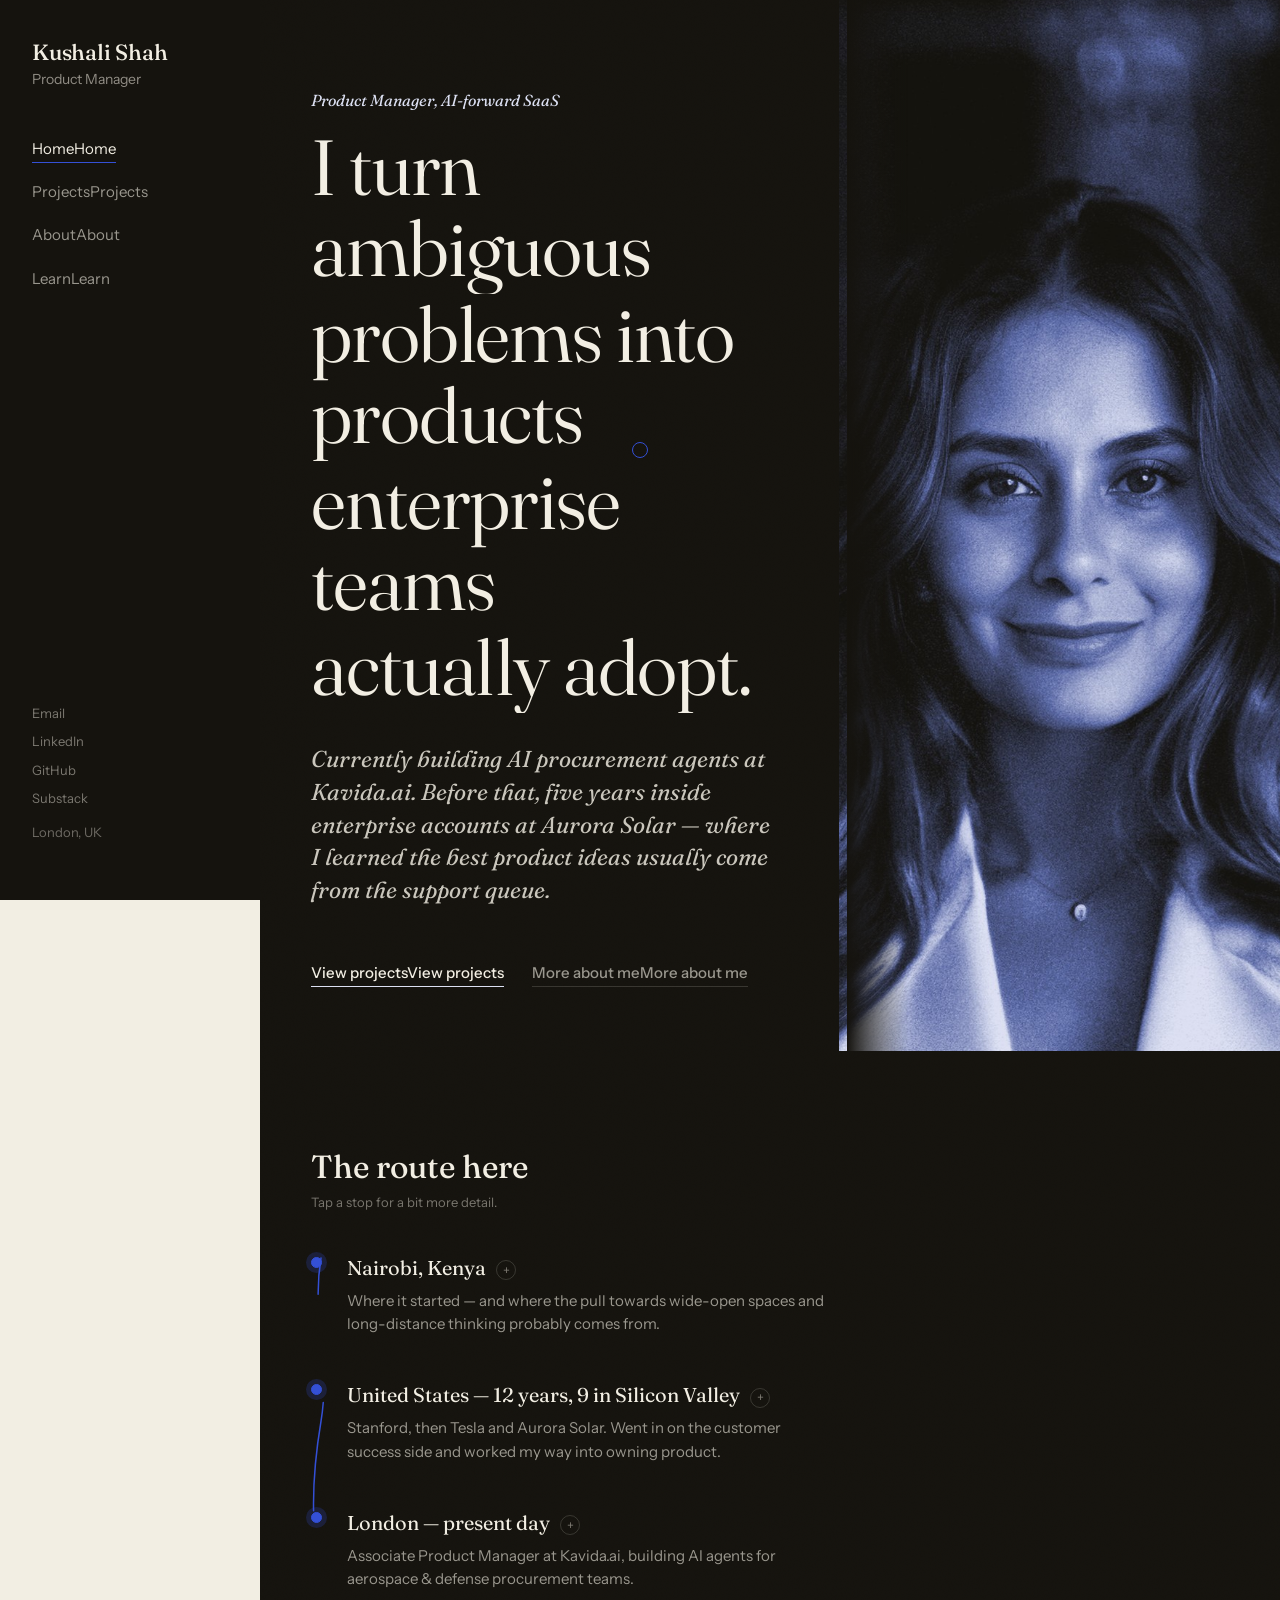
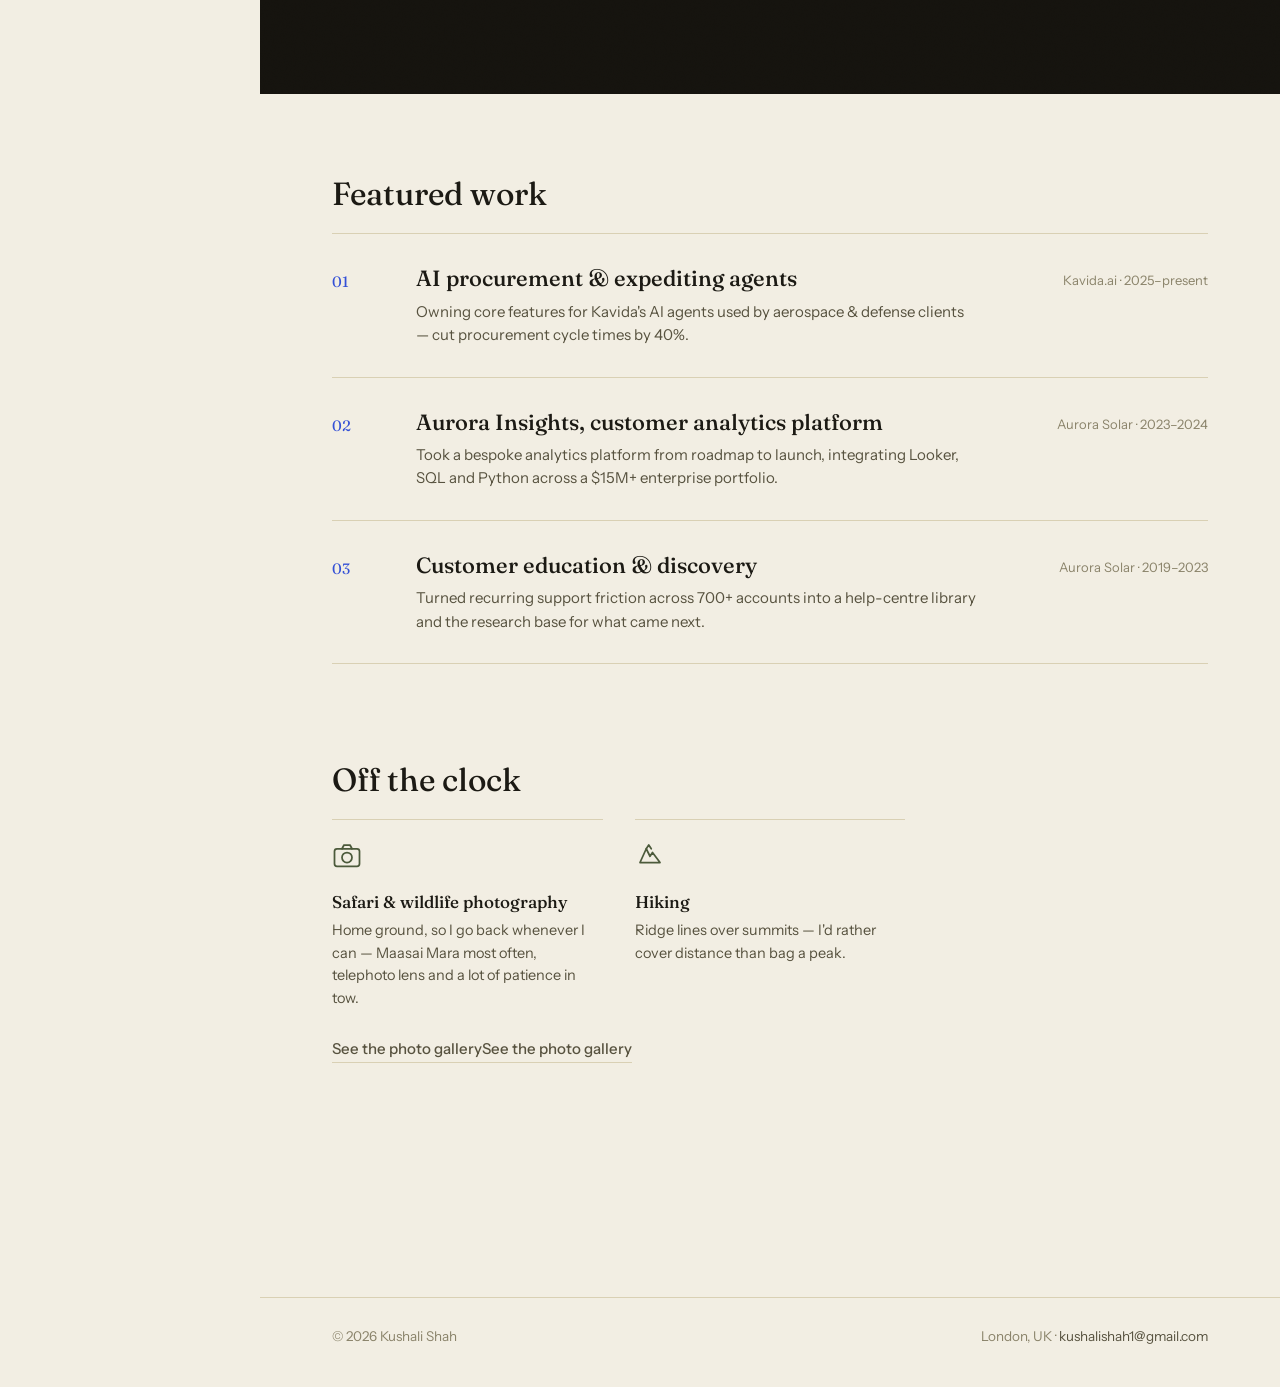
==== commit 64b552d8: "Update index.html" ====
--- a/index.html
+++ b/index.html
@@ -20,6 +20,7 @@
     <a href="index.html" aria-current="page" class="hover-swap"><span class="sw sw--out">Home</span><span class="sw sw--in" aria-hidden="true">Home</span></a>
     <a href="projects.html" class="hover-swap"><span class="sw sw--out">Projects</span><span class="sw sw--in" aria-hidden="true">Projects</span></a>
     <a href="about.html" class="hover-swap"><span class="sw sw--out">About</span><span class="sw sw--in" aria-hidden="true">About</span></a>
+    <a href="learn.html" class="hover-swap"><span class="sw sw--out">Learn</span><span class="sw sw--in" aria-hidden="true">Learn</span></a>
   </nav>
 </div>
 
@@ -32,12 +33,14 @@
         <a href="index.html" aria-current="page" class="hover-swap"><span class="sw sw--out">Home</span><span class="sw sw--in" aria-hidden="true">Home</span></a>
         <a href="projects.html" class="hover-swap"><span class="sw sw--out">Projects</span><span class="sw sw--in" aria-hidden="true">Projects</span></a>
         <a href="about.html" class="hover-swap"><span class="sw sw--out">About</span><span class="sw sw--in" aria-hidden="true">About</span></a>
+        <a href="learn.html" class="hover-swap"><span class="sw sw--out">Learn</span><span class="sw sw--in" aria-hidden="true">Learn</span></a>
       </nav>
     </div>
     <div class="rail-bottom">
       <a href="mailto:kushalishah1@gmail.com">Email</a>
       <a href="https://www.linkedin.com/in/shahkushali/" target="_blank" rel="noopener">LinkedIn</a>
       <a href="https://github.com/kushalishah" target="_blank" rel="noopener">GitHub</a>
+      <a href="https://kushalishah.substack.com/" target="_blank" rel="noopener">Substack</a>
       <p class="location">London, UK</p>
     </div>
   </aside>
@@ -151,14 +154,8 @@
 
         <div class="fact">
           <svg viewBox="0 0 24 24" fill="none" stroke="currentColor" stroke-width="1.4" stroke-linecap="round" stroke-linejoin="round"><rect x="2" y="7" width="20" height="14" rx="2"/><circle cx="12" cy="14" r="4"/><path d="M8 7l1.6-3h4.8L16 7"/></svg>
-          <h3>Wildlife photography</h3>
-          <p>Mostly telephoto lenses and a lot of patience waiting for something to move.</p>
-        </div>
-
-        <div class="fact">
-          <svg viewBox="0 0 24 24" fill="none" stroke="currentColor" stroke-width="1.4" stroke-linecap="round" stroke-linejoin="round"><path d="M3 20l6-11 4 7 3-5 5 9H3z"/><circle cx="17" cy="6" r="2"/></svg>
-          <h3>Safari</h3>
-          <p>Home ground, so I go back whenever I can — Maasai Mara most often.</p>
+          <h3>Safari &amp; wildlife photography</h3>
+          <p>Home ground, so I go back whenever I can — Maasai Mara most often, telephoto lens and a lot of patience in tow.</p>
         </div>
 
         <div class="fact">
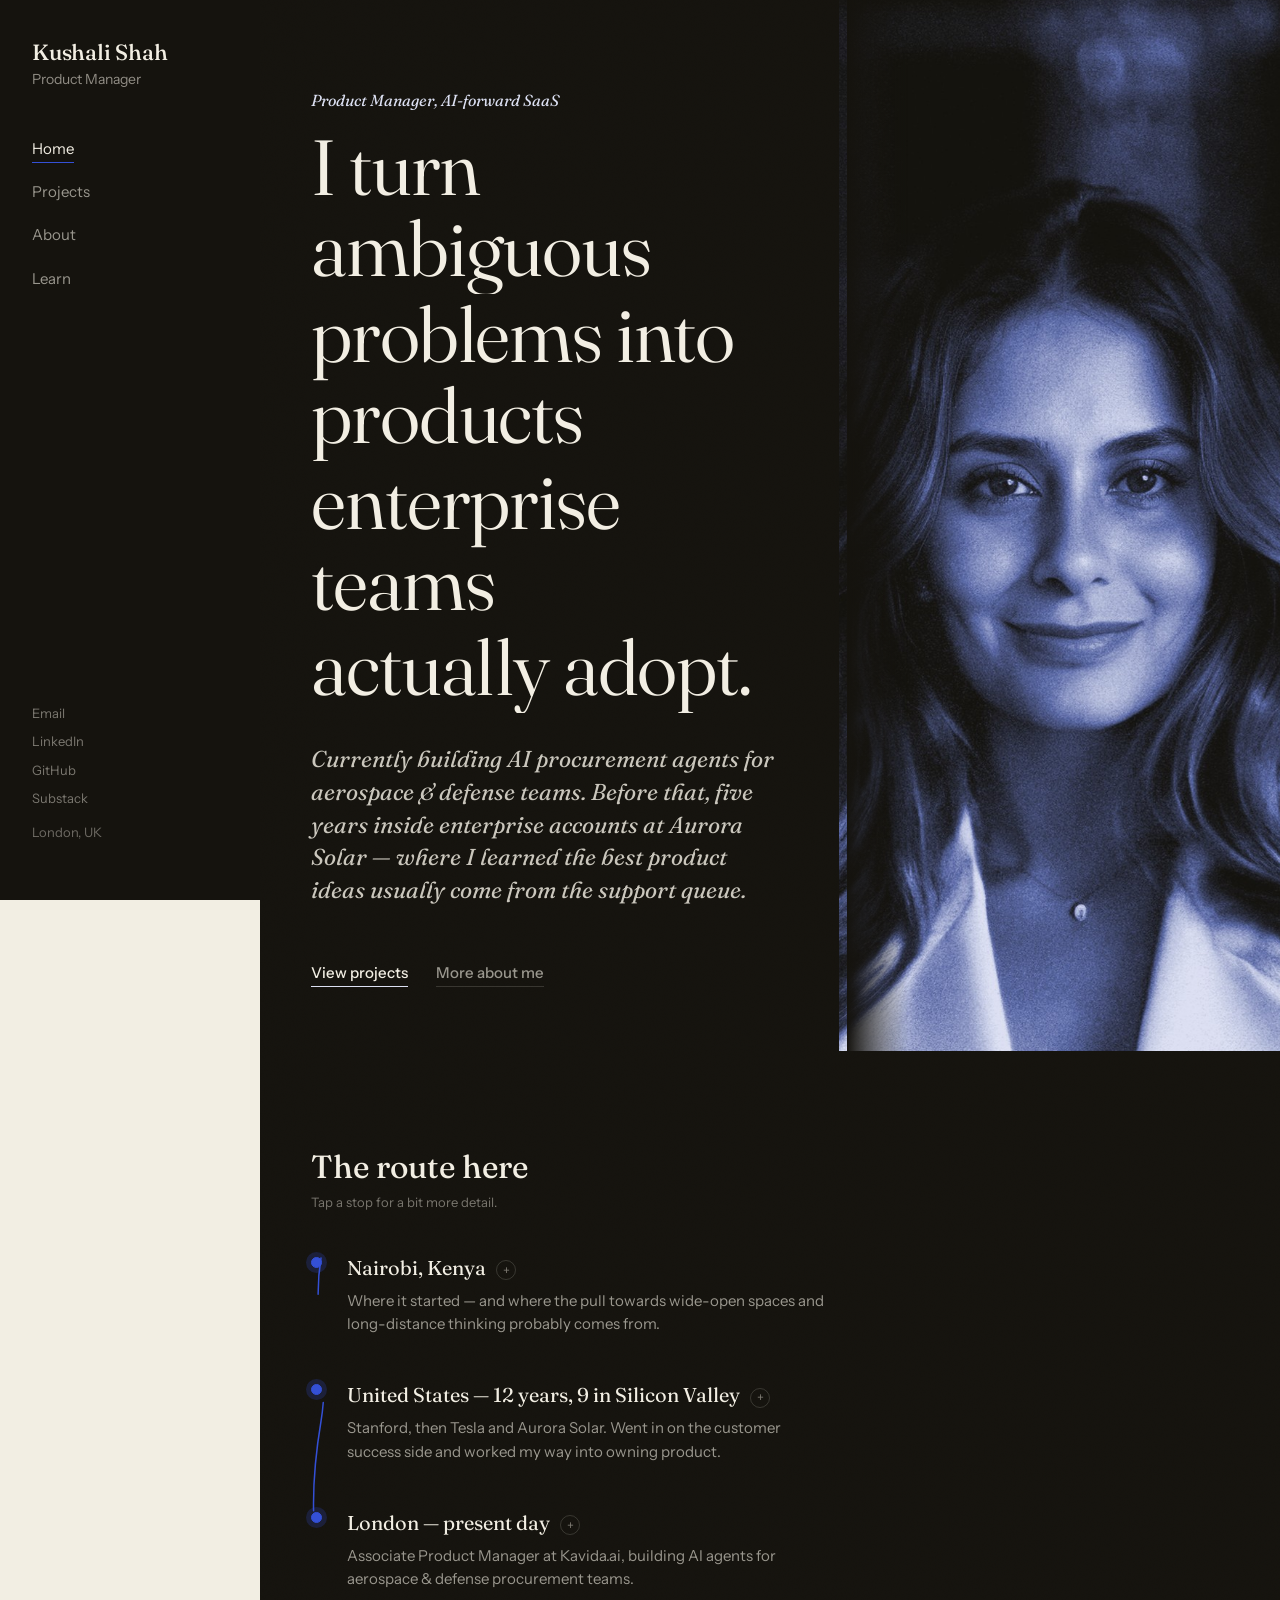
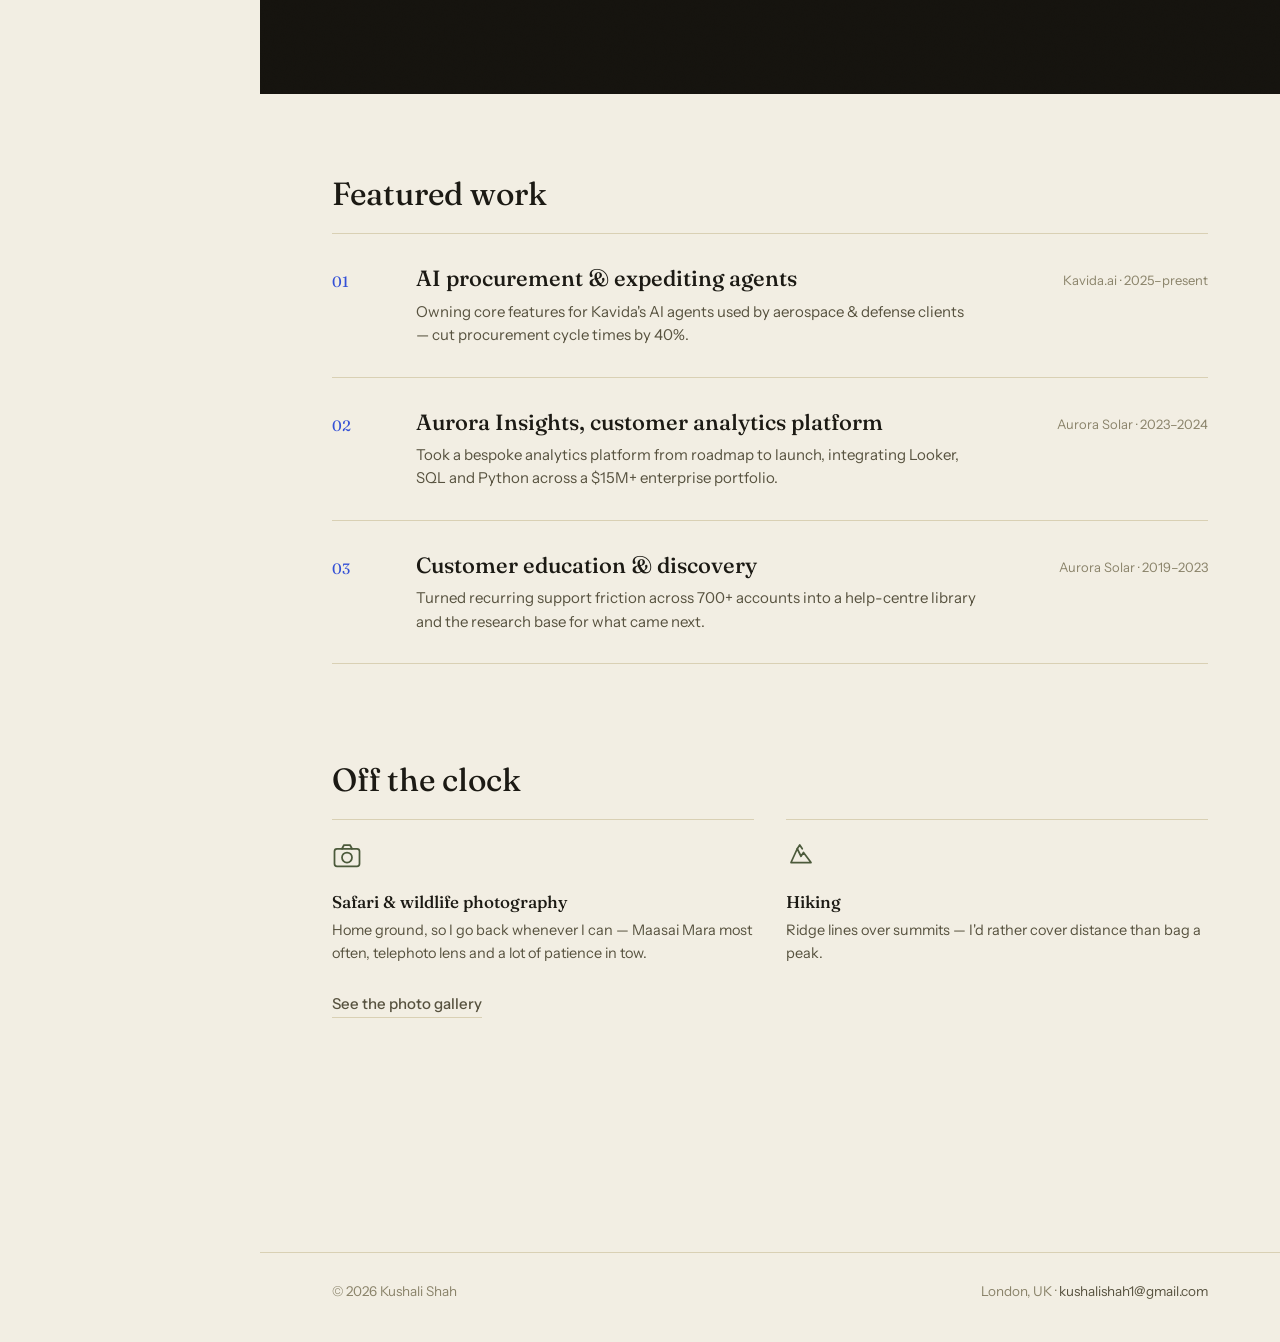
==== commit d65c02b0: "Update index.html" ====
--- a/index.html
+++ b/index.html
@@ -52,7 +52,7 @@
         <div class="cover-text reveal">
           <p class="eyebrow on-ink">Product Manager, AI-forward SaaS</p>
           <h1 class="hero-h1"><span class="hero-line"><span class="word">I</span> <span class="word">turn</span> <span class="word">ambiguous</span></span> <span class="hero-line"><span class="word">problems</span> <span class="word">into</span> <span class="word">products</span></span> <span class="hero-line"><span class="word">enterprise</span> <span class="word">teams</span></span> <span class="hero-line"><span class="word">actually</span> <span class="word">adopt.</span></span></h1>
-          <p class="lede on-ink">Currently building AI procurement agents at Kavida.ai. Before that, five years inside enterprise accounts at Aurora Solar — where I learned the best product ideas usually come from the support queue.</p>
+          <p class="lede on-ink">Currently building AI procurement agents for aerospace &amp; defense teams. Before that, five years inside enterprise accounts at Aurora Solar — where I learned the best product ideas usually come from the support queue.</p>
           <div class="cta-row on-ink">
             <a href="projects.html" class="hover-swap"><span class="sw sw--out">View projects</span><span class="sw sw--in" aria-hidden="true">View projects</span></a>
             <a href="about.html" class="secondary hover-swap"><span class="sw sw--out">More about me</span><span class="sw sw--in" aria-hidden="true">More about me</span></a>
--- a/styles.css
+++ b/styles.css
@@ -96,6 +96,28 @@
 .rail nav a:hover, .rail nav a:focus-visible { color: var(--cream); border-color: var(--signal); }
 .rail nav a[aria-current="page"] { color: var(--cream); border-color: var(--signal); }
 
+/* ---------- Hover text-swap (nav + key links) ---------- */
+
+.hover-swap { position: relative; display: inline-block; overflow: hidden; vertical-align: top; }
+.hover-swap .sw {
+  display: block;
+  transition: transform 0.45s cubic-bezier(.65,0,.35,1), opacity 0.4s ease;
+}
+.hover-swap .sw--in {
+  position: absolute;
+  top: 0; left: 0;
+  transform: translateY(100%);
+  opacity: 0;
+  color: var(--signal);
+}
+.rail .hover-swap .sw--in,
+.topbar .hover-swap .sw--in,
+.on-ink .hover-swap .sw--in { color: #6E86E8; }
+@media (hover: hover) and (pointer: fine) {
+  .hover-swap:hover .sw--out, .hover-swap:focus-visible .sw--out { transform: translateY(-100%); opacity: 0; }
+  .hover-swap:hover .sw--in, .hover-swap:focus-visible .sw--in { transform: translateY(0); opacity: 1; }
+}
+
 .rail-bottom { display: flex; flex-direction: column; gap: 8px; }
 
 .rail-bottom a {
@@ -185,7 +207,7 @@
 .cta-row a.secondary { color: var(--ink-text-soft); border-color: var(--line); }
 .cta-row.on-ink a { color: var(--cream); border-color: var(--signal-pale); }
 .cta-row.on-ink a.secondary { color: rgba(242,238,227,0.6); border-color: var(--line-on-ink); }
-.cta-row a:hover, .cta-row a:focus-visible { opacity: 0.68; }
+.cta-row a:not(.hover-swap):hover, .cta-row a:not(.hover-swap):focus-visible { opacity: 0.68; }
 
 hr.rule { border: none; border-top: 1px solid var(--line); margin: 40px 0; }
 
@@ -436,7 +458,7 @@
 
 /* ---------- Off the clock ---------- */
 
-.facts-grid { display: grid; grid-template-columns: repeat(3, 1fr); gap: 32px; margin-top: 8px; }
+.facts-grid { display: grid; grid-template-columns: repeat(2, 1fr); gap: 32px; margin-top: 8px; }
 
 .fact { padding-top: 20px; border-top: 1px solid var(--line); }
 .fact svg { width: 30px; height: 30px; color: var(--moss); margin-bottom: 14px; }
@@ -497,6 +519,36 @@
 .case:hover .case-preview, .case:focus-within .case-preview { opacity: 1; transform: translateX(0) scale(1); }
 .case-preview svg { width: 100%; height: 100%; }
 
+/* ---------- Substack card (Learn page) ---------- */
+
+.substack-card {
+  display: flex;
+  align-items: center;
+  gap: 28px;
+  flex-wrap: wrap;
+  padding: 36px;
+  border: 1px solid var(--line);
+  border-radius: 4px;
+  background: var(--paper-deep);
+}
+.substack-card-icon {
+  flex-shrink: 0;
+  width: 52px; height: 52px;
+  border-radius: 50%;
+  display: flex; align-items: center; justify-content: center;
+  background: var(--ink); color: var(--signal-pale);
+}
+.substack-card-icon svg { width: 24px; height: 24px; }
+.substack-card h2 { margin: 0 0 6px; font-size: 22px; }
+.substack-card p { margin: 0; max-width: 46ch; color: var(--ink-text-soft); }
+.substack-card > div:not(.substack-card-icon) { flex: 1; min-width: 220px; }
+.substack-card-link {
+  font-size: 15px; font-weight: 500;
+  border-bottom: 1px solid var(--signal);
+  padding-bottom: 2px;
+  flex-shrink: 0;
+}
+
 /* ---------- Work history & education ---------- */
 
 .history-entry {
@@ -524,7 +576,13 @@
 
 /* ---------- Gallery ---------- */
 
-.gallery-grid { display: grid; grid-template-columns: repeat(3, 1fr); gap: 14px; margin-top: 8px; }
+.gallery-group-title {
+  font-family: var(--serif); font-weight: 500; font-size: 17px;
+  color: var(--ink-text-soft); margin: 36px 0 0;
+}
+.gallery-group-title:first-of-type { margin-top: 28px; }
+
+.gallery-grid { display: grid; grid-template-columns: repeat(3, 1fr); gap: 14px; margin-top: 14px; }
 
 .gallery-item {
   aspect-ratio: 4 / 5; border-radius: 3px; overflow: hidden; cursor: pointer; position: relative;
@@ -574,22 +632,6 @@
 .reveal { transition: opacity 0.7s ease, transform 0.7s ease; }
 html.js .reveal { opacity: 0; transform: translateY(18px); }
 html.js .reveal.in-view { opacity: 1; transform: none; }
-
-/* ---------- Custom cursor ---------- */
-
-.cursor-dot {
-  position: fixed; top: 0; left: 0; width: 16px; height: 16px;
-  margin-left: -8px; margin-top: -8px; border-radius: 50%;
-  border: 1px solid var(--signal); pointer-events: none; z-index: 9999;
-  transition: width 0.2s ease, height 0.2s ease, margin 0.2s ease, background 0.2s ease, border-color 0.2s ease;
-  mix-blend-mode: normal;
-}
-.cursor-dot--big {
-  width: 40px; height: 40px; margin-left: -20px; margin-top: -20px;
-  background: rgba(52, 80, 214, 0.1); border-color: var(--signal);
-}
-.cursor-dot--on-ink { border-color: var(--signal-pale); }
-body.has-custom-cursor, body.has-custom-cursor a, body.has-custom-cursor button { cursor: none; }
 
 /* ---------- Tilt cards ---------- */
 
@@ -631,8 +673,6 @@
   .work-row .idx, .work-row .scope { padding-top: 0; }
   .history-entry { grid-template-columns: 1fr; gap: 6px; }
 
-  .cursor-dot { display: none; }
-  body.has-custom-cursor, body.has-custom-cursor a, body.has-custom-cursor button { cursor: auto; }
   .case-preview { display: none; }
   .gallery-grid { grid-template-columns: repeat(2, 1fr); }
   .lightbox-prev { left: 4px; }
